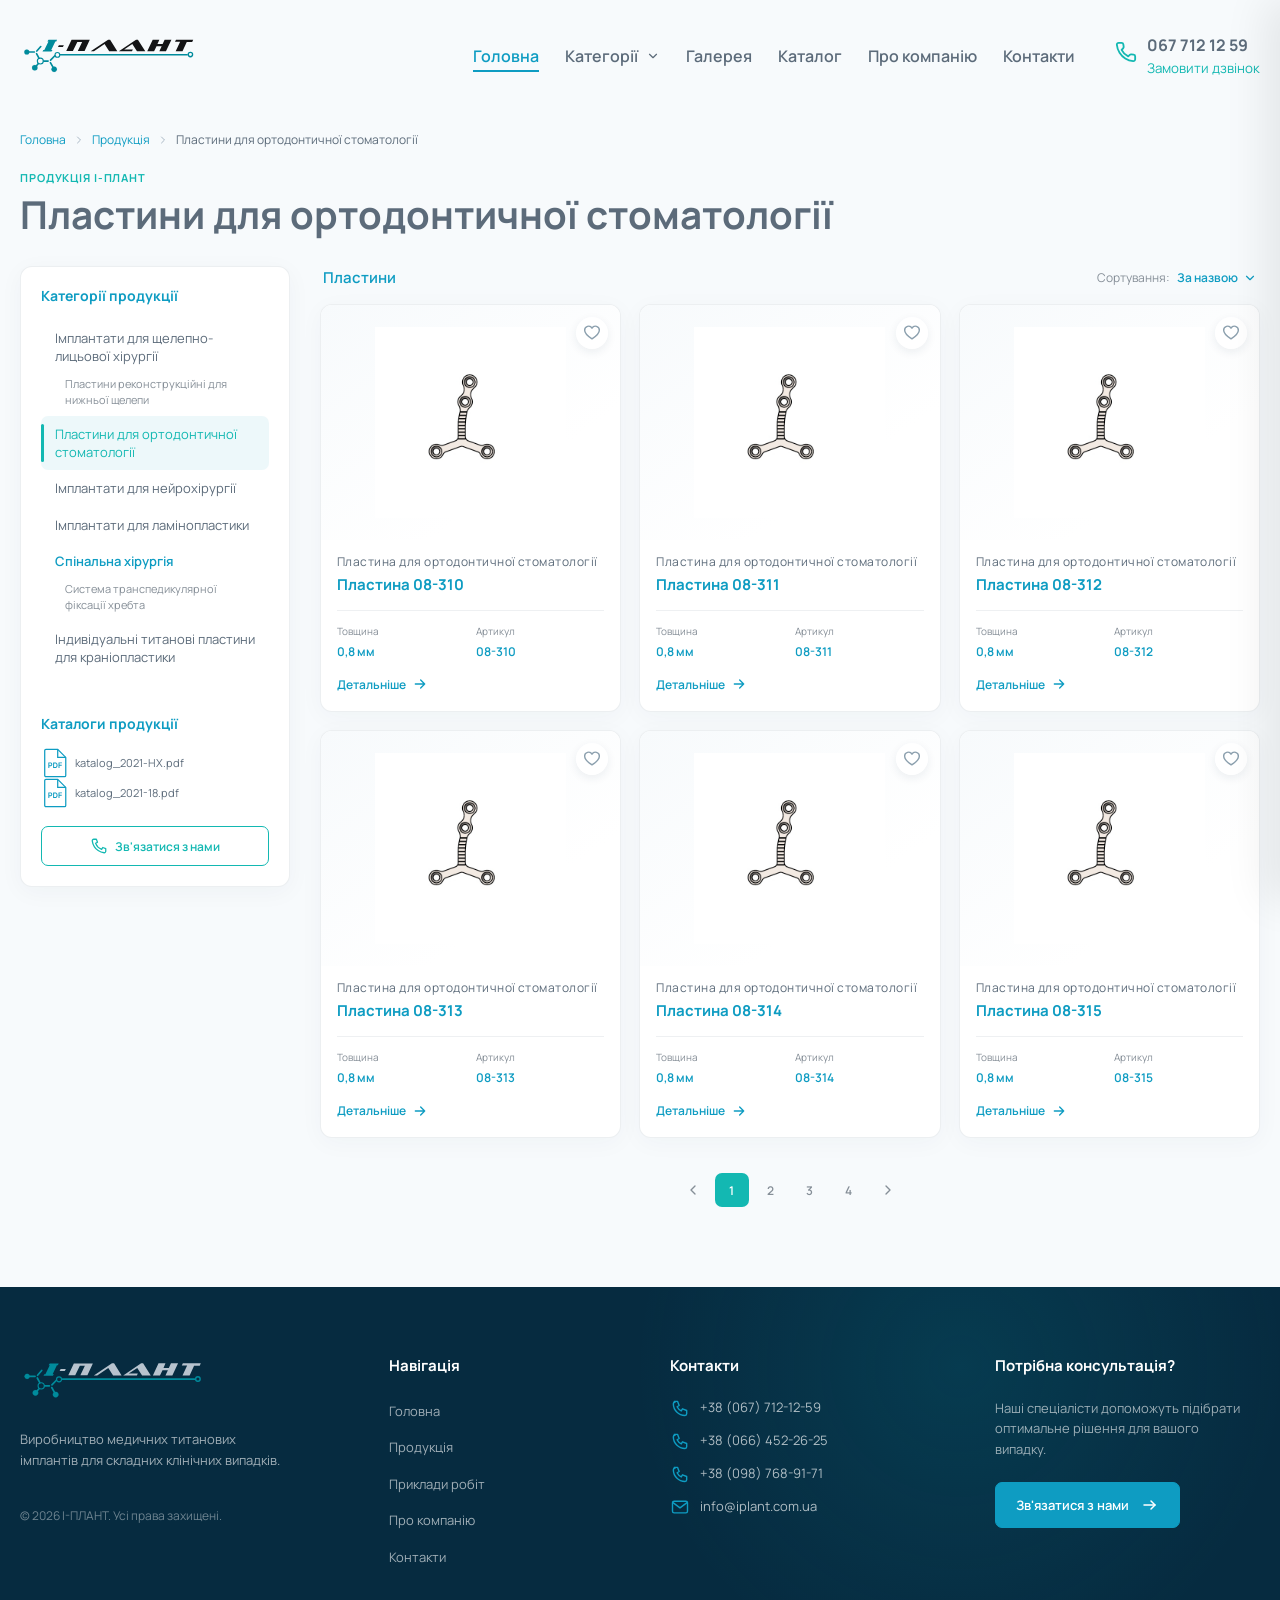
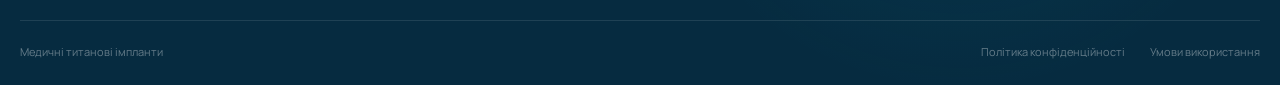
==== catalog.html @ c81c6b8a "dddd" ====
<!DOCTYPE html>
<html lang="uk">

<head>
    <meta charset="UTF-8">
    <meta name="viewport" content="width=device-width, initial-scale=1.0">
    <title>Каталог І-ПЛАНТ</title>

    <link rel="preconnect" href="https://fonts.googleapis.com">
    <link rel="preconnect" href="https://fonts.gstatic.com" crossorigin>
    <link href="https://fonts.googleapis.com/css2?family=Manrope:wght@200..800&display=swap" rel="stylesheet">

    <link rel="stylesheet" href="assets/css/style.css">

</head>

<body>
<header class="header" id="header">

    <div class="container">

        <div class="header__inner">

            <!-- Logo -->
            <a href="index.html" class="header__logo">

                <img
                    src="assets/icons/logo-i-plant.svg"
                    alt="І-ПЛАНТ">

            </a>

            <!-- Desktop Navigation -->
            <nav class="nav">

                <ul class="nav__list">

                    <li class="nav__item">

                        <a href="index.html" class="nav__link nav__link--active">
                            Головна
                        </a>

                    </li>

                    <li class="nav__item nav__item--dropdown js-dropdown">

                        <button
                            class="nav__link nav__button js-dropdown-btn"
                            type="button"
                            aria-expanded="false">

                            Категорії

                            <svg class="nav__arrow" width="14" height="14" viewBox="0 0 24 24" fill="none">

                                <path
                                    d="M6 9L12 15L18 9"
                                    stroke="currentColor"
                                    stroke-width="2"
                                    stroke-linecap="round"
                                    stroke-linejoin="round"/>

                            </svg>

                        </button>

                        <div class="dropdown js-dropdown-menu">

                            <div class="dropdown__wrapper">

                                <div class="dropdown__left">

                                    <a href="#" class="dropdown-card">

                                        <div class="dropdown-card__image">
                                            <img src="assets/images/megamenu-1.png" alt="">
                                        </div>

                                        <div class="dropdown-card__content">

                                            <h3>Щелепно-лицьова хірургія</h3>

                                            <p>
                                                Пластини, гвинти, титанові сітки та індивідуальні імпланти.
                                            </p>

                                        </div>

                                    </a>

                                    <a href="#" class="dropdown-card">

                                        <div class="dropdown-card__image">
                                            <img src="assets/images/megamenu-2.png" alt="">
                                        </div>

                                        <div class="dropdown-card__content">

                                            <h3>Нейрохірургія</h3>

                                            <p>
                                                Системи фіксації черепа та реконструктивні рішення.
                                            </p>

                                        </div>

                                    </a>

                                    <a href="#" class="dropdown-card">

                                        <div class="dropdown-card__image">
                                            <img src="assets/images/megamenu-3.png" alt="">
                                        </div>

                                        <div class="dropdown-card__content">

                                            <h3>Спінальна хірургія</h3>

                                            <p>
                                                Імпланти та системи стабілізації хребта.
                                            </p>

                                        </div>

                                    </a>

                                </div>

                                <div class="dropdown__right">

                                    <h2>Індивідуальне виробництво</h2>

                                    <p>
                                        Розробка та виготовлення титанових імплантів за КТ пацієнта
                                        із використанням сучасних CAD/CAM технологій.
                                    </p>

                                    <a href="#" class="btn btn--primary">
                                        Переглянути каталог
                                    </a>

                                </div>

                            </div>

                        </div>

                    </li>

                    <li class="nav__item">

                        <a href="examples.html" class="nav__link">
                            Галерея
                        </a>

                    </li>

                    <li class="nav__item">

                        <a href="catalog.html" class="nav__link">
                            Каталог
                        </a>

                    </li>

                    <li class="nav__item">

                        <a href="about.html" class="nav__link">
                            Про компанію
                        </a>

                    </li>

                    <li class="nav__item">

                        <a href="contacts.html" class="nav__link">
                            Контакти
                        </a>

                    </li>
                </ul>
            </nav>

            <!-- <button class="burger js-burger" aria-label="Меню">

                <span></span>
                <span></span>
                <span></span>

            </button> -->

            <div class="mobile-menu js-mobile-menu">

                <div class="mobile-menu__inner">

                    <div class="mobile-menu__top">

                        <a href="/" class="mobile-menu__logo">
                            <img src="assets/icons/logo-i-plant.svg" alt="">
                        </a>

                        <button class="mobile-menu__close js-menu-close">

                            <svg width="28" height="28" viewBox="0 0 24 24">

                                <path
                                    d="M6 6L18 18M18 6L6 18"
                                    stroke="currentColor"
                                    stroke-width="2"
                                    stroke-linecap="round"/>

                            </svg>

                        </button>

                    </div>

                    <nav class="mobile-nav">

                        <ul class="mobile-nav__list">

                            <li><a href="#">Головна</a></li>

                            <li class="mobile-nav__dropdown">

                                <button class="mobile-nav__button">

                                    Продукція

                                    <svg class="mobile-nav__arrow" width="18" height="18" viewBox="0 0 24 24">

                                        <path
                                            d="M6 9L12 15L18 9"
                                            stroke="currentColor"
                                            stroke-width="2"
                                            stroke-linecap="round"/>

                                    </svg>

                                </button>

                                <ul class="mobile-submenu">

                                    <li><a href="#">Щелепно-лицьова</a></li>
                                    <li><a href="#">Нейрохірургія</a></li>
                                    <li><a href="#">Ортодонтія</a></li>
                                    <li><a href="#">Спінальна</a></li>

                                </ul>

                            </li>

                            <li><a href="#">Приклади робіт</a></li>

                            <li><a href="#">Каталоги</a></li>

                            <li><a href="#">Про компанію</a></li>

                            <li><a href="#">Контакти</a></li>

                        </ul>

                    </nav>

                    <div class="mobile-menu__bottom">

                        <a href="tel:+380677121259" class="mobile-phone">

                            +38 (067) 712-12-59

                        </a>

                        <a href="#" class="btn btn--primary">

                            Замовити дзвінок

                        </a>

                    </div>

                </div>

            </div>


            <!-- Right -->
            <div class="header__actions">

                <a href="tel:+380677121259" class="header__phone">

                    <svg width="22" height="22" viewBox="0 0 24 24" fill="none">

                        <path
                            d="M22 16.9V20a2 2 0 0 1-2.18 2A19.8 19.8 0 0 1 11.2 19a19.5 19.5 0 0 1-6.2-6.2A19.8 19.8 0 0 1 2 4.1 2 2 0 0 1 4 2h3.1a2 2 0 0 1 2 1.72l.35 2.46a2 2 0 0 1-.57 1.72L7.2 9.6a16 16 0 0 0 7.2 7.2l1.7-1.69a2 2 0 0 1 1.72-.57l2.46.35A2 2 0 0 1 22 16.9Z"
                            stroke="currentColor"
                            stroke-width="2"
                            stroke-linecap="round"
                            stroke-linejoin="round"/>

                    </svg>

                    <span>

                        <strong>067 712 12 59</strong>

                        <small>Замовити дзвінок</small>

                    </span>

                </a>

            </div>

            <!-- Burger -->

            <button class="burger js-burger" aria-label="Меню" type="button">

                <span></span>
                <span></span>
                <span></span>

            </button>

        </div>

    </div>

</header>

<main class="catalog-page">

    <div class="container">

        <!-- BREADCRUMBS -->
        <nav class="breadcrumbs" aria-label="Хлібні крихти">

            <a href="index.html">Головна</a>

            <svg width="12" height="12" viewBox="0 0 24 24" fill="none">
                <path
                    d="M9 18L15 12L9 6"
                    stroke="currentColor"
                    stroke-width="2"
                    stroke-linecap="round"
                    stroke-linejoin="round"/>
            </svg>

            <a href="catalog.html">Продукція</a>

            <svg width="12" height="12" viewBox="0 0 24 24" fill="none">
                <path
                    d="M9 18L15 12L9 6"
                    stroke="currentColor"
                    stroke-width="2"
                    stroke-linecap="round"
                    stroke-linejoin="round"/>
            </svg>

            <span>Пластини для ортодонтичної стоматології</span>

        </nav>


        <!-- PAGE HEADER -->

        <div class="catalog-page__header">

            <div>
                <span class="catalog-page__eyebrow">
                    ПРОДУКЦІЯ І-ПЛАНТ
                </span>

                <h1 class="catalog-page__title">
                    Пластини для ортодонтичної стоматології
                </h1>
            </div>

            <button
                class="catalog-page__filter-btn js-catalog-filter"
                type="button"
                aria-expanded="false">

                <svg width="20" height="20" viewBox="0 0 24 24" fill="none">
                    <path
                        d="M4 6H20M7 12H17M10 18H14"
                        stroke="currentColor"
                        stroke-width="2"
                        stroke-linecap="round"/>
                </svg>

                <span>Фільтр</span>

            </button>

        </div>


        <div class="catalog-layout">


            <!-- SIDEBAR -->

            <aside class="catalog-sidebar js-catalog-sidebar">

                <div class="catalog-sidebar__inner">


                    <div class="catalog-sidebar__section">

                        <div class="catalog-sidebar__title">
                            Категорії продукції
                        </div>


                        <nav class="catalog-menu">


                            <div class="catalog-menu__group">

                                <a
                                    href="#"
                                    class="catalog-menu__link">

                                    Імплантати для
                                    щелепно-лицьової хірургії

                                </a>

                                <div class="catalog-menu__sub">

                                    <a href="#">
                                        Пластини реконструкційні
                                        для нижньої щелепи
                                    </a>

                                </div>

                            </div>


                            <div class="catalog-menu__group is-active">

                                <a
                                    href="#"
                                    class="catalog-menu__link">

                                    Пластини для
                                    ортодонтичної стоматології

                                </a>

                            </div>


                            <div class="catalog-menu__group">

                                <a
                                    href="#"
                                    class="catalog-menu__link">

                                    Імплантати
                                    для нейрохірургії

                                </a>

                            </div>


                            <div class="catalog-menu__group">

                                <a
                                    href="#"
                                    class="catalog-menu__link">

                                    Імплантати
                                    для ламінопластики

                                </a>

                            </div>


                            <div class="catalog-menu__group">

                                <div class="catalog-menu__link catalog-menu__link--parent">
                                    Спінальна хірургія
                                </div>

                                <div class="catalog-menu__sub">

                                    <a href="#">
                                        Система транспедикулярної
                                        фіксації хребта
                                    </a>

                                </div>

                            </div>


                            <div class="catalog-menu__group">

                                <a
                                    href="#"
                                    class="catalog-menu__link">

                                    Індивідуальні титанові пластини
                                    для краніопластики

                                </a>

                            </div>

                        </nav>

                    </div>


                    <!-- PDF -->

                    <div class="catalog-sidebar__section catalog-sidebar__documents">

                        <div class="catalog-sidebar__title">
                            Каталоги продукції
                        </div>


                        <a
                            href="#"
                            class="catalog-document"
                            target="_blank">

                            <span class="catalog-document__icon">

                                <svg xmlns="http://www.w3.org/2000/svg" width="42" height="48" viewBox="0 0 42 48" fill="none">
                                <path d="M8 2H27L40 15V44C40 45.1 39.1 46 38 46H8C6.9 46 6 45.1 6 44V4C6 2.9 6.9 2 8 2Z" stroke="#0E9CC2" stroke-width="2"/>
                                <path d="M27 2V15H40" stroke="#0E9CC2" stroke-width="2"/>
                                <path d="M11.8594 32.0007V23.2734H15.1321C15.8026 23.2734 16.3651 23.3984 16.8196 23.6484C17.277 23.8984 17.6222 24.2422 17.8551 24.6797C18.0909 25.1143 18.2088 25.6087 18.2088 26.1626C18.2088 26.7223 18.0909 27.2195 17.8551 27.6541C17.6193 28.0888 17.2713 28.4311 16.8111 28.6811C16.3509 28.9283 15.7841 29.0518 15.1108 29.0518H12.9418V27.7521H14.8977C15.2898 27.7521 15.6108 27.6839 15.8608 27.5476C16.1108 27.4112 16.2955 27.2237 16.4148 26.9851C16.5369 26.7464 16.598 26.4723 16.598 26.1626C16.598 25.853 16.5369 25.5803 16.4148 25.3445C16.2955 25.1087 16.1094 24.9254 15.8565 24.7947C15.6065 24.6612 15.2841 24.5945 14.8892 24.5945H13.4403V32.0007H11.8594Z" fill="#0E9CC2"/>
                                <path d="M22.5394 32.0007H19.582V23.2734H22.5991C23.4656 23.2734 24.2099 23.4482 24.832 23.7976C25.457 24.1442 25.9371 24.6428 26.2724 25.2933C26.6076 25.9439 26.7752 26.7223 26.7752 27.6286C26.7752 28.5376 26.6062 29.3189 26.2681 29.9723C25.9329 30.6257 25.4485 31.1271 24.815 31.4766C24.1843 31.826 23.4258 32.0007 22.5394 32.0007ZM21.163 30.6328H22.4627C23.0707 30.6328 23.5778 30.522 23.984 30.3004C24.3903 30.076 24.6957 29.7422 24.9002 29.299C25.1048 28.853 25.207 28.2962 25.207 27.6286C25.207 26.9609 25.1048 26.407 24.9002 25.9666C24.6957 25.5234 24.3931 25.1925 23.9925 24.9737C23.5948 24.7521 23.1005 24.6413 22.5096 24.6413H21.163V30.6328Z" fill="#0E9CC2"/>
                                <path d="M28.2773 32.0007V23.2734H33.8683V24.5987H29.8583V26.968H33.4847V28.2933H29.8583V32.0007H28.2773Z" fill="#0E9CC2"/>
                                </svg>
                                
                            </span>

                            <span>
                                katalog_2021-HX.pdf
                            </span>

                        </a>


                        <a
                            href="#"
                            class="catalog-document"
                            target="_blank">

                            <span class="catalog-document__icon">

                                <svg xmlns="http://www.w3.org/2000/svg" width="42" height="48" viewBox="0 0 42 48" fill="none">
                                <path d="M8 2H27L40 15V44C40 45.1 39.1 46 38 46H8C6.9 46 6 45.1 6 44V4C6 2.9 6.9 2 8 2Z" stroke="#0E9CC2" stroke-width="2"/>
                                <path d="M27 2V15H40" stroke="#0E9CC2" stroke-width="2"/>
                                <path d="M11.8594 32.0007V23.2734H15.1321C15.8026 23.2734 16.3651 23.3984 16.8196 23.6484C17.277 23.8984 17.6222 24.2422 17.8551 24.6797C18.0909 25.1143 18.2088 25.6087 18.2088 26.1626C18.2088 26.7223 18.0909 27.2195 17.8551 27.6541C17.6193 28.0888 17.2713 28.4311 16.8111 28.6811C16.3509 28.9283 15.7841 29.0518 15.1108 29.0518H12.9418V27.7521H14.8977C15.2898 27.7521 15.6108 27.6839 15.8608 27.5476C16.1108 27.4112 16.2955 27.2237 16.4148 26.9851C16.5369 26.7464 16.598 26.4723 16.598 26.1626C16.598 25.853 16.5369 25.5803 16.4148 25.3445C16.2955 25.1087 16.1094 24.9254 15.8565 24.7947C15.6065 24.6612 15.2841 24.5945 14.8892 24.5945H13.4403V32.0007H11.8594Z" fill="#0E9CC2"/>
                                <path d="M22.5394 32.0007H19.582V23.2734H22.5991C23.4656 23.2734 24.2099 23.4482 24.832 23.7976C25.457 24.1442 25.9371 24.6428 26.2724 25.2933C26.6076 25.9439 26.7752 26.7223 26.7752 27.6286C26.7752 28.5376 26.6062 29.3189 26.2681 29.9723C25.9329 30.6257 25.4485 31.1271 24.815 31.4766C24.1843 31.826 23.4258 32.0007 22.5394 32.0007ZM21.163 30.6328H22.4627C23.0707 30.6328 23.5778 30.522 23.984 30.3004C24.3903 30.076 24.6957 29.7422 24.9002 29.299C25.1048 28.853 25.207 28.2962 25.207 27.6286C25.207 26.9609 25.1048 26.407 24.9002 25.9666C24.6957 25.5234 24.3931 25.1925 23.9925 24.9737C23.5948 24.7521 23.1005 24.6413 22.5096 24.6413H21.163V30.6328Z" fill="#0E9CC2"/>
                                <path d="M28.2773 32.0007V23.2734H33.8683V24.5987H29.8583V26.968H33.4847V28.2933H29.8583V32.0007H28.2773Z" fill="#0E9CC2"/>
                                </svg>

                            </span>

                            <span>
                                katalog_2021-18.pdf
                            </span>

                        </a>


                        <a
                            href="#contacts"
                            class="catalog-sidebar__contact">

                            <svg width="18" height="18" viewBox="0 0 24 24" fill="none">

                                <path
                                    d="M21 15.5V19A2 2 0 0 1 18.8 21
                                    A17.9 17.9 0 0 1 10.9 18.1
                                    A17.6 17.6 0 0 1 5.9 13.1
                                    A17.9 17.9 0 0 1 3 5.2
                                    A2 2 0 0 1 5 3H8.5
                                    L10 7L7.5 8.5
                                    A14 14 0 0 0 15.5 16.5
                                    L17 14L21 15.5Z"
                                    stroke="currentColor"
                                    stroke-width="1.7"
                                    stroke-linecap="round"
                                    stroke-linejoin="round"/>

                            </svg>

                            <span>Зв'язатися з нами</span>

                        </a>

                    </div>

                </div>

            </aside>


            <!-- PRODUCTS -->

            <section class="catalog-products">


                <div class="catalog-products__top">

                    <div class="catalog-products__count">
                        Пластини
                    </div>

                    <div class="catalog-products__sort">

                        <span>Сортування:</span>

                        <button type="button">
                            За назвою

                            <svg width="14" height="14" viewBox="0 0 24 24" fill="none">
                                <path
                                    d="M6 9L12 15L18 9"
                                    stroke="currentColor"
                                    stroke-width="2"
                                    stroke-linecap="round"
                                    stroke-linejoin="round"/>
                            </svg>

                        </button>

                    </div>

                </div>


                <div class="catalog-grid">


                    <!-- PRODUCT 1 -->

                    <article class="product-card">

                        <button
                            class="product-card__favorite"
                            type="button"
                            aria-label="Додати в обране">

                            <svg width="20" height="20" viewBox="0 0 24 24" fill="none">

                                <path
                                    d="M20.8 8.7
                                    C20.8 13.5 12 19 12 19
                                    S3.2 13.5 3.2 8.7
                                    A4.7 4.7 0 0 1 12 6.2
                                    A4.7 4.7 0 0 1 20.8 8.7Z"
                                    stroke="currentColor"
                                    stroke-width="1.7"
                                    stroke-linecap="round"
                                    stroke-linejoin="round"/>

                            </svg>

                        </button>


                        <a href="product.html" class="product-card__image">

                            <img
                                src="assets/images/products/139.png"
                                alt="Пластина 08-310"
                                loading="lazy">

                        </a>


                        <div class="product-card__content">

                            <span class="product-card__category">
                                Пластина для ортодонтичної стоматології
                            </span>

                            <h2 class="product-card__title">
                                Пластина 08-310
                            </h2>


                            <div class="product-card__info">

                                <div>
                                    <span>Товщина</span>
                                    <strong>0,8 мм</strong>
                                </div>

                                <div>
                                    <span>Артикул</span>
                                    <strong>08-310</strong>
                                </div>

                            </div>


                            <a
                                href="product.html"
                                class="product-card__link">

                                Детальніше

                                <svg width="16" height="16" viewBox="0 0 24 24" fill="none">

                                    <path
                                        d="M5 12H19M13 6L19 12L13 18"
                                        stroke="currentColor"
                                        stroke-width="2"
                                        stroke-linecap="round"
                                        stroke-linejoin="round"/>

                                </svg>

                            </a>

                        </div>

                    </article>


                    <!-- PRODUCT 2 -->

                    <article class="product-card">

                        <button
                            class="product-card__favorite"
                            type="button"
                            aria-label="Додати в обране">

                            <svg width="20" height="20" viewBox="0 0 24 24" fill="none">
                                <path
                                    d="M20.8 8.7C20.8 13.5 12 19 12 19S3.2 13.5 3.2 8.7A4.7 4.7 0 0 1 12 6.2A4.7 4.7 0 0 1 20.8 8.7Z"
                                    stroke="currentColor"
                                    stroke-width="1.7"
                                    stroke-linecap="round"
                                    stroke-linejoin="round"/>
                            </svg>

                        </button>

                        <a href="product.html" class="product-card__image">

                            <img
                                src="assets/images/products/139.png"
                                alt="Пластина 08-311"
                                loading="lazy">

                        </a>

                        <div class="product-card__content">

                            <span class="product-card__category">
                                Пластина для ортодонтичної стоматології
                            </span>

                            <h2 class="product-card__title">
                                Пластина 08-311
                            </h2>

                            <div class="product-card__info">

                                <div>
                                    <span>Товщина</span>
                                    <strong>0,8 мм</strong>
                                </div>

                                <div>
                                    <span>Артикул</span>
                                    <strong>08-311</strong>
                                </div>

                            </div>

                            <a href="product.html" class="product-card__link">
                                Детальніше
                                <svg width="16" height="16" viewBox="0 0 24 24" fill="none">
                                    <path
                                        d="M5 12H19M13 6L19 12L13 18"
                                        stroke="currentColor"
                                        stroke-width="2"
                                        stroke-linecap="round"
                                        stroke-linejoin="round"/>
                                </svg>
                            </a>

                        </div>

                    </article>


                    <!-- PRODUCT 3 -->

                    <article class="product-card">

                        <button
                            class="product-card__favorite"
                            type="button"
                            aria-label="Додати в обране">

                            <svg width="20" height="20" viewBox="0 0 24 24" fill="none">
                                <path
                                    d="M20.8 8.7C20.8 13.5 12 19 12 19S3.2 13.5 3.2 8.7A4.7 4.7 0 0 1 12 6.2A4.7 4.7 0 0 1 20.8 8.7Z"
                                    stroke="currentColor"
                                    stroke-width="1.7"
                                    stroke-linecap="round"
                                    stroke-linejoin="round"/>
                            </svg>

                        </button>

                        <a href="product.html" class="product-card__image">

                            <img
                                src="assets/images/products/139.png"
                                alt="Пластина 08-312"
                                loading="lazy">

                        </a>

                        <div class="product-card__content">

                            <span class="product-card__category">
                                Пластина для ортодонтичної стоматології
                            </span>

                            <h2 class="product-card__title">
                                Пластина 08-312
                            </h2>

                            <div class="product-card__info">

                                <div>
                                    <span>Товщина</span>
                                    <strong>0,8 мм</strong>
                                </div>

                                <div>
                                    <span>Артикул</span>
                                    <strong>08-312</strong>
                                </div>

                            </div>

                            <a href="product.html" class="product-card__link">
                                Детальніше
                                <svg width="16" height="16" viewBox="0 0 24 24" fill="none">
                                    <path
                                        d="M5 12H19M13 6L19 12L13 18"
                                        stroke="currentColor"
                                        stroke-width="2"
                                        stroke-linecap="round"
                                        stroke-linejoin="round"/>
                                </svg>
                            </a>

                        </div>

                    </article>


                    <!-- PRODUCT 4 -->

                    <article class="product-card">

                        <button
                            class="product-card__favorite"
                            type="button"
                            aria-label="Додати в обране">

                            <svg width="20" height="20" viewBox="0 0 24 24" fill="none">
                                <path
                                    d="M20.8 8.7C20.8 13.5 12 19 12 19S3.2 13.5 3.2 8.7A4.7 4.7 0 0 1 12 6.2A4.7 4.7 0 0 1 20.8 8.7Z"
                                    stroke="currentColor"
                                    stroke-width="1.7"
                                    stroke-linecap="round"
                                    stroke-linejoin="round"/>
                            </svg>

                        </button>

                        <a href="product.html" class="product-card__image">

                            <img
                                src="assets/images/products/139.png"
                                alt="Пластина 08-313"
                                loading="lazy">

                        </a>

                        <div class="product-card__content">

                            <span class="product-card__category">
                                Пластина для ортодонтичної стоматології
                            </span>

                            <h2 class="product-card__title">
                                Пластина 08-313
                            </h2>

                            <div class="product-card__info">

                                <div>
                                    <span>Товщина</span>
                                    <strong>0,8 мм</strong>
                                </div>

                                <div>
                                    <span>Артикул</span>
                                    <strong>08-313</strong>
                                </div>

                            </div>

                            <a href="product.html" class="product-card__link">
                                Детальніше
                                <svg width="16" height="16" viewBox="0 0 24 24" fill="none">
                                    <path
                                        d="M5 12H19M13 6L19 12L13 18"
                                        stroke="currentColor"
                                        stroke-width="2"
                                        stroke-linecap="round"
                                        stroke-linejoin="round"/>
                                </svg>
                            </a>

                        </div>

                    </article>


                    <!-- PRODUCT 5 -->

                    <article class="product-card">

                        <button
                            class="product-card__favorite"
                            type="button"
                            aria-label="Додати в обране">

                            <svg width="20" height="20" viewBox="0 0 24 24" fill="none">
                                <path
                                    d="M20.8 8.7C20.8 13.5 12 19 12 19S3.2 13.5 3.2 8.7A4.7 4.7 0 0 1 12 6.2A4.7 4.7 0 0 1 20.8 8.7Z"
                                    stroke="currentColor"
                                    stroke-width="1.7"
                                    stroke-linecap="round"
                                    stroke-linejoin="round"/>
                            </svg>

                        </button>

                        <a href="product.html" class="product-card__image">

                            <img
                                src="assets/images/products/139.png"
                                alt="Пластина 08-314"
                                loading="lazy">

                        </a>

                        <div class="product-card__content">

                            <span class="product-card__category">
                                Пластина для ортодонтичної стоматології
                            </span>

                            <h2 class="product-card__title">
                                Пластина 08-314
                            </h2>

                            <div class="product-card__info">

                                <div>
                                    <span>Товщина</span>
                                    <strong>0,8 мм</strong>
                                </div>

                                <div>
                                    <span>Артикул</span>
                                    <strong>08-314</strong>
                                </div>

                            </div>

                            <a href="product.html" class="product-card__link">
                                Детальніше
                                <svg width="16" height="16" viewBox="0 0 24 24" fill="none">
                                    <path
                                        d="M5 12H19M13 6L19 12L13 18"
                                        stroke="currentColor"
                                        stroke-width="2"
                                        stroke-linecap="round"
                                        stroke-linejoin="round"/>
                                </svg>
                            </a>

                        </div>

                    </article>


                    <!-- PRODUCT 6 -->

                    <article class="product-card">

                        <button
                            class="product-card__favorite"
                            type="button"
                            aria-label="Додати в обране">

                            <svg width="20" height="20" viewBox="0 0 24 24" fill="none">
                                <path
                                    d="M20.8 8.7C20.8 13.5 12 19 12 19S3.2 13.5 3.2 8.7A4.7 4.7 0 0 1 12 6.2A4.7 4.7 0 0 1 20.8 8.7Z"
                                    stroke="currentColor"
                                    stroke-width="1.7"
                                    stroke-linecap="round"
                                    stroke-linejoin="round"/>
                            </svg>

                        </button>

                        <a href="product.html" class="product-card__image">

                            <img
                                src="assets/images/products/139.png"
                                alt="Пластина 08-315"
                                loading="lazy">

                        </a>

                        <div class="product-card__content">

                            <span class="product-card__category">
                                Пластина для ортодонтичної стоматології
                            </span>

                            <h2 class="product-card__title">
                                Пластина 08-315
                            </h2>

                            <div class="product-card__info">

                                <div>
                                    <span>Товщина</span>
                                    <strong>0,8 мм</strong>
                                </div>

                                <div>
                                    <span>Артикул</span>
                                    <strong>08-315</strong>
                                </div>

                            </div>

                            <a href="product.html" class="product-card__link">
                                Детальніше
                                <svg width="16" height="16" viewBox="0 0 24 24" fill="none">
                                    <path
                                        d="M5 12H19M13 6L19 12L13 18"
                                        stroke="currentColor"
                                        stroke-width="2"
                                        stroke-linecap="round"
                                        stroke-linejoin="round"/>
                                </svg>
                            </a>

                        </div>

                    </article>

                </div>


                <!-- PAGINATION -->

                <nav class="catalog-pagination" aria-label="Пагінація">

                    <a
                        href="#"
                        class="catalog-pagination__arrow"
                        aria-label="Попередня сторінка">

                        <svg width="16" height="16" viewBox="0 0 24 24" fill="none">
                            <path
                                d="M15 18L9 12L15 6"
                                stroke="currentColor"
                                stroke-width="2"
                                stroke-linecap="round"
                                stroke-linejoin="round"/>
                        </svg>

                    </a>


                    <a href="#" class="is-active">1</a>
                    <a href="#">2</a>
                    <a href="#">3</a>
                    <a href="#">4</a>


                    <a
                        href="#"
                        class="catalog-pagination__arrow"
                        aria-label="Наступна сторінка">

                        <svg width="16" height="16" viewBox="0 0 24 24" fill="none">
                            <path
                                d="M9 18L15 12L9 6"
                                stroke="currentColor"
                                stroke-width="2"
                                stroke-linecap="round"
                                stroke-linejoin="round"/>
                        </svg>

                    </a>

                </nav>

            </section>

        </div>

    </div>

</main>

<footer class="footer">
    <div class="container">

        <div class="footer__main">

            <!-- Logo + description -->
            <div class="footer__brand">

                <a href="/" class="footer__logo" aria-label="І-ПЛАНТ">
                    <img
                        src="assets/icons/logo-i-plant-footer.svg"
                        alt="І-ПЛАНТ"
                        width="190"
                        height="55"
                    >
                </a>

                <p class="footer__description">
                    Виробництво медичних титанових
                    імплантів для складних клінічних
                    випадків.
                </p>

                <p class="footer__copyright">
                    © 2026 І-ПЛАНТ. Усі права захищені.
                </p>

            </div>


            <!-- Navigation -->
            <div class="footer__column">

                <h3 class="footer__title">
                    Навігація
                </h3>

                <nav class="footer__nav" aria-label="Навігація у футері">
                    <ul class="footer__list">

                        <li class="footer__item">
                            <a href="/" class="footer__link">
                                Головна
                            </a>
                        </li>

                        <li class="footer__item">
                            <a href="product.html" class="footer__link">
                                Продукція
                            </a>
                        </li>

                        <li class="footer__item">
                            <a href="examples.html" class="footer__link">
                                Приклади робіт
                            </a>
                        </li>

                        <li class="footer__item">
                            <a href="about.html" class="footer__link">
                                Про компанію
                            </a>
                        </li>

                        <li class="footer__item">
                            <a href="contacts.html" class="footer__link">
                                Контакти
                            </a>
                        </li>

                    </ul>
                </nav>

            </div>


            <!-- Contacts -->
            <div class="footer__column footer__column--contacts">

                <h3 class="footer__title">
                    Контакти
                </h3>

                <div class="footer__contacts">

                    <a
                        href="tel:+380677121259"
                        class="footer__contact"
                    >
                        <span class="footer__contact-icon">
                            <svg
                                width="20"
                                height="20"
                                viewBox="0 0 24 24"
                                fill="none"
                                xmlns="http://www.w3.org/2000/svg"
                                aria-hidden="true"
                            >
                                <path
                                    d="M5 4H9L11 9L8.5 10.5C9.57 12.67 11.33 14.43 13.5 15.5L15 13L20 15V19C20 20.1 19.1 21 18 21C10.27 21 4 14.73 4 7C4 5.9 4.9 5 6 5"
                                    stroke="currentColor"
                                    stroke-width="1.7"
                                    stroke-linecap="round"
                                    stroke-linejoin="round"
                                />
                            </svg>
                        </span>

                        <span>
                            +38 (067) 712-12-59
                        </span>
                    </a>


                    <a
                        href="tel:+380664526525"
                        class="footer__contact"
                    >
                        <span class="footer__contact-icon">
                            <svg
                                width="20"
                                height="20"
                                viewBox="0 0 24 24"
                                fill="none"
                                xmlns="http://www.w3.org/2000/svg"
                                aria-hidden="true"
                            >
                                <path
                                    d="M5 4H9L11 9L8.5 10.5C9.57 12.67 11.33 14.43 13.5 15.5L15 13L20 15V19C20 20.1 19.1 21 18 21C10.27 21 4 14.73 4 7C4 5.9 4.9 5 6 5"
                                    stroke="currentColor"
                                    stroke-width="1.7"
                                    stroke-linecap="round"
                                    stroke-linejoin="round"
                                />
                            </svg>
                        </span>

                        <span>
                            +38 (066) 452-26-25
                        </span>
                    </a>


                    <a
                        href="tel:+380987689171"
                        class="footer__contact"
                    >
                        <span class="footer__contact-icon">
                            <svg
                                width="20"
                                height="20"
                                viewBox="0 0 24 24"
                                fill="none"
                                xmlns="http://www.w3.org/2000/svg"
                                aria-hidden="true"
                            >
                                <path
                                    d="M5 4H9L11 9L8.5 10.5C9.57 12.67 11.33 14.43 13.5 15.5L15 13L20 15V19C20 20.1 19.1 21 18 21C10.27 21 4 14.73 4 7C4 5.9 4.9 5 6 5"
                                    stroke="currentColor"
                                    stroke-width="1.7"
                                    stroke-linecap="round"
                                    stroke-linejoin="round"
                                />
                            </svg>
                        </span>

                        <span>
                            +38 (098) 768-91-71
                        </span>
                    </a>


                    <a
                        href="mailto:info@iplant.com.ua"
                        class="footer__contact"
                    >
                        <span class="footer__contact-icon">
                            <svg
                                width="20"
                                height="20"
                                viewBox="0 0 24 24"
                                fill="none"
                                xmlns="http://www.w3.org/2000/svg"
                                aria-hidden="true"
                            >
                                <rect
                                    x="3"
                                    y="5"
                                    width="18"
                                    height="14"
                                    rx="2"
                                    stroke="currentColor"
                                    stroke-width="1.7"
                                />

                                <path
                                    d="M4 7L12 13L20 7"
                                    stroke="currentColor"
                                    stroke-width="1.7"
                                    stroke-linecap="round"
                                    stroke-linejoin="round"
                                />
                            </svg>
                        </span>

                        <span>
                            info@iplant.com.ua
                        </span>
                    </a>

                </div>

            </div>


            <!-- CTA -->
            <div class="footer__column footer__column--cta">

                <h3 class="footer__title">
                    Потрібна консультація?
                </h3>

                <p class="footer__cta-text">
                    Наші спеціалісти допоможуть підібрати
                    оптимальне рішення для вашого випадку.
                </p>

                <a
                    href="contacts.html"
                    class="footer__button"
                >
                    Зв'язатися з нами

                    <svg
                        width="18"
                        height="18"
                        viewBox="0 0 18 18"
                        fill="none"
                        xmlns="http://www.w3.org/2000/svg"
                        aria-hidden="true"
                    >
                        <path
                            d="M3 9H14"
                            stroke="currentColor"
                            stroke-width="1.5"
                            stroke-linecap="round"
                        />

                        <path
                            d="M10 5L14 9L10 13"
                            stroke="currentColor"
                            stroke-width="1.5"
                            stroke-linecap="round"
                            stroke-linejoin="round"
                        />
                    </svg>
                </a>

            </div>

        </div>


        <!-- Bottom -->
        <div class="footer__bottom">

            <div class="footer__bottom-left">
                <span>
                    Медичні титанові імпланти
                </span>
            </div>

            <div class="footer__bottom-links">

                <a href="#" class="footer__bottom-link">
                    Політика конфіденційності
                </a>

                <a href="#" class="footer__bottom-link">
                    Умови використання
                </a>

            </div>

        </div>

    </div>
</footer>


<script src="assets/js/main.js"></script>
<script src="assets/js/header.js"></script>
<script src="assets/js/slider.js"></script>
<script src="assets/js/gallery.js"></script>
</body>
</html>
---- assets/css/style.css ----
/* ================================
    Utils
================================ */
/* ================================
    Base
================================ */
*,
*::before,
*::after {
  margin: 0;
  padding: 0;
  box-sizing: border-box;
}

html {
  scroll-behavior: smooth;
}

body {
  min-width: 320px;
}

img {
  display: block;
  max-width: 100%;
}

picture {
  display: block;
}

ul,
ol {
  list-style: none;
}

a {
  text-decoration: none;
  color: inherit;
}

button {
  border: none;
  background: none;
  cursor: pointer;
  font: inherit;
}

input,
textarea,
select {
  font: inherit;
  border: none;
  outline: none;
}

textarea {
  resize: none;
}

body {
  background: #FFFFFF;
}

.container {
  width: 100%;
  max-width: 1340px;
  margin: 0 auto;
  padding: 0 20px;
}

section {
  padding: 120px 0;
}

main {
  overflow: hidden;
}

.title {
  color: #112B45;
  font-weight: 700;
  line-height: 1.2;
}

h1 {
  font-size: clamp(32px, 4vw, 64px);
  line-height: 1.3;
}

h2 {
  font-size: clamp(24px, 4vw, 48px);
  line-height: 1.3;
}

h3 {
  font-size: clamp(20px, 4vw, 32px);
  line-height: 1.3;
}

p, .text {
  font-size: 18px;
  color: #5C6B7A;
}

@media (max-width: 991px) {
  section {
    padding: 90px 0;
  }
}
@media (max-width: 767px) {
  section {
    padding: 60px 0;
  }
}
body {
  font-family: "Manrope", sans-serif;
  font-size: 16px;
  font-weight: 400;
  line-height: 1.6;
  color: #5C6B7A;
}

/* ================================
    Layout
================================ */
.header {
  position: fixed;
  top: 0;
  left: 0;
  z-index: 1000;
  width: 100%;
  padding: 20px 0;
  background: #F7FAFC;
  transition: background 0.35s ease, padding 0.35s ease, box-shadow 0.35s ease, backdrop-filter 0.35s ease;
}
.header.is-fixed {
  padding: 18px 0;
  background: rgba(255, 255, 255, 0.92);
  backdrop-filter: blur(18px);
  box-shadow: 0 10px 40px rgba(17, 31, 52, 0.08);
}
.header__inner {
  display: flex;
  align-items: center;
  justify-content: space-between;
  gap: 40px;
}
.header__logo {
  display: flex;
  align-items: center;
  flex-shrink: 0;
}
.header__logo img {
  display: block;
  width: auto;
  height: 54px;
  transition: 0.35s ease;
}
.header.is-fixed .header__logo img {
  height: 40px;
}
.header__phones {
  position: relative;
  display: flex;
  align-items: center;
  margin-left: auto;
}
.header__phone-toggle {
  position: relative;
  display: flex;
  align-items: center;
  gap: 10px;
  padding: 0;
  border: 0;
  background: transparent;
  color: #0E9CC2;
  cursor: pointer;
  font-family: inherit;
  text-align: left;
  transition: color 0.25s ease;
}
.header__phone-toggle:hover {
  color: #13B8B2;
}
.header__phone-toggle.is-active .header__phone-arrow {
  transform: rotate(180deg);
}
.header__phone-icon {
  flex: 0 0 auto;
}
.header__phone-info {
  display: flex;
  flex-direction: column;
  gap: 2px;
}
.header__phone-info strong {
  font-size: 14px;
  line-height: 1.2;
  font-weight: 600;
  color: #5C6B7A;
  white-space: nowrap;
}
.header__phone-info small {
  font-size: 11px;
  line-height: 1.2;
  color: #13B8B2;
  white-space: nowrap;
}
.header__phone-arrow {
  flex: 0 0 auto;
  margin-left: 3px;
  transition: transform 0.25s ease;
}
.header__phone-dropdown {
  position: absolute;
  z-index: 100;
  top: calc(100% + 18px);
  right: 0;
  width: 280px;
  padding: 18px;
  background: #fff;
  border: 1px solid rgba(16, 49, 78, 0.08);
  border-radius: 12px;
  box-shadow: 0 15px 45px rgba(20, 48, 75, 0.15);
  opacity: 0;
  visibility: hidden;
  transform: translateY(-8px);
  transition: opacity 0.25s ease, visibility 0.25s ease, transform 0.25s ease;
}
.header__phone-dropdown.is-open {
  opacity: 1;
  visibility: visible;
  transform: translateY(0);
}
.header__phone-dropdown::before {
  content: "";
  position: absolute;
  top: -6px;
  right: 27px;
  width: 11px;
  height: 11px;
  background: #fff;
  border-left: 1px solid rgba(16, 49, 78, 0.08);
  border-top: 1px solid rgba(16, 49, 78, 0.08);
  transform: rotate(45deg);
}
.header__phone-dropdown-title {
  margin-bottom: 10px;
  font-size: 12px;
  line-height: 1.3;
  font-weight: 600;
  text-transform: uppercase;
  letter-spacing: 0.04em;
  color: #858e97;
}
.header__phone-item {
  display: flex;
  align-items: center;
  min-height: 44px;
  padding: 8px 10px;
  border-radius: 7px;
  color: #5C6B7A;
  text-decoration: none;
  transition: background-color 0.2s ease, color 0.2s ease;
}
.header__phone-item:hover {
  background: rgba(0, 145, 174, 0.07);
  color: #13B8B2;
}
.header__phone-item span {
  font-size: 15px;
  font-weight: 600;
}
.header__phone-dropdown-bottom {
  display: flex;
  flex-direction: column;
  gap: 5px;
  margin-top: 10px;
  padding-top: 13px;
  border-top: 1px solid rgba(16, 49, 78, 0.1);
}
.header__phone-dropdown-bottom span {
  font-size: 11px;
  color: #858e97;
}
.header__phone-dropdown-bottom a {
  width: -moz-fit-content;
  width: fit-content;
  font-size: 12px;
  font-weight: 600;
  color: #13B8B2;
  text-decoration: none;
}
.header__phone-dropdown-bottom a:hover {
  text-decoration: underline;
}

@media (max-width: 767px) {
  .header__phones {
    display: none;
  }
}
/* ==========================================
    Navigation
========================================== */
.nav {
  margin-left: auto;
}
.nav__list {
  display: flex;
  align-items: center;
  gap: 26px;
  margin: 0;
  padding: 0;
  list-style: none;
}
.nav__item {
  position: relative;
}
.nav__link, .nav__button {
  position: relative;
  display: flex;
  align-items: center;
  gap: 8px;
  padding: 0;
  background: none;
  height: 72px;
  border: none;
  font-size: 16px;
  font-weight: 600;
  line-height: 1;
  color: #5C6B7A;
  cursor: pointer;
  transition: color 0.3s ease;
}
.nav__link::after, .nav__button::after {
  content: "";
  position: absolute;
  left: 0;
  bottom: 20px;
  width: 100%;
  height: 2px;
  background: #0E9CC2;
  transform: scaleX(0);
  transform-origin: left;
  transition: transform 0.3s ease;
}
.nav__link:hover, .nav__button:hover {
  color: #0E9CC2;
}
.nav__link:hover::after, .nav__button:hover::after {
  transform: scaleX(1);
}
.nav__link--active {
  color: #0E9CC2;
}
.nav__link--active::after {
  transform: scaleX(1);
}
.nav__arrow {
  width: 14px;
  height: 14px;
  flex-shrink: 0;
  transition: transform 0.3s ease;
}

@media (max-width: 991px) {
  .nav {
    display: none;
  }
}
@media (max-width: 480px) {
  .header__actions {
    display: none;
  }
}
/* ==========================================
    Mega Menu
========================================== */
.dropdown {
  position: absolute;
  top: 100%;
  left: 50%;
  width: 920px;
  padding-top: 18px;
  opacity: 0;
  visibility: hidden;
  pointer-events: none;
  transform: translateX(-50%) translateY(12px);
  transition: opacity 0.25s ease, transform 0.25s ease, visibility 0.25s ease;
}
.dropdown__wrapper {
  display: grid;
  grid-template-columns: 1.7fr 1fr;
  gap: 40px;
  padding: 34px;
  border-radius: 24px;
  background: #fff;
  box-shadow: 0 25px 60px rgba(15, 32, 56, 0.12);
}
.dropdown__left {
  display: flex;
  flex-direction: column;
  gap: 18px;
}
.dropdown__right {
  padding: 10px 0 10px 20px;
  border-left: 1px solid #edf2f7;
}
.dropdown__right h2 {
  margin-bottom: 16px;
  font-size: 24px;
}
.dropdown__right p {
  margin-bottom: 28px;
  color: #5C6B7A;
  line-height: 1.7;
}

.dropdown.is-open {
  opacity: 1;
  visibility: visible;
  pointer-events: auto;
  transform: translateX(-50%) translateY(0);
}

.js-dropdown.is-open .nav__arrow {
  transform: rotate(180deg);
}

.js-dropdown .nav__arrow {
  transition: 0.25s;
}

.js-dropdown .dropdown.is-open ~ .nav__arrow {
  transform: rotate(180deg);
}

.dropdown-card {
  display: flex;
  align-items: center;
  gap: 18px;
  padding: 14px;
  border-radius: 18px;
  transition: 0.3s ease;
}
.dropdown-card__image {
  width: 90px;
  height: 90px;
  overflow: hidden;
  border-radius: 14px;
  flex-shrink: 0;
}
.dropdown-card__image img {
  width: 100%;
  height: 100%;
  -o-object-fit: cover;
     object-fit: cover;
  transition: transform 0.4s ease;
}
.dropdown-card__content h3 {
  margin-bottom: 8px;
  font-size: 18px;
  font-weight: 700;
}
.dropdown-card__content p {
  font-size: 14px;
  line-height: 1.6;
  color: #6b7280;
}
.dropdown-card:hover {
  background: #f8fbff;
}
.dropdown-card:hover .dropdown-card__image img {
  transform: scale(1.08);
}

.header__phone {
  display: flex;
}
.header__phone svg {
  margin-right: 10px;
  margin-top: 8px;
  color: #13B8B2;
}
.header__phone span {
  display: flex;
  flex-direction: column;
}
.header__phone span small {
  color: #13B8B2;
}

/*==================================================
    BURGER
==================================================*/
.burger {
  display: none;
  position: relative;
  width: 48px;
  height: 48px;
  padding: 0;
  border: none;
  background: transparent;
  cursor: pointer;
  z-index: 1200;
}
.burger span {
  position: absolute;
  left: 50%;
  width: 24px;
  height: 2px;
  background: #5C6B7A;
  border-radius: 2px;
  transition: 0.35s ease;
  transform: translateX(-50%);
}
.burger span:nth-child(1) {
  top: 15px;
}
.burger span:nth-child(2) {
  top: 23px;
}
.burger span:nth-child(3) {
  top: 31px;
}
.burger.is-active span:nth-child(1) {
  top: 23px;
  transform: translateX(-50%) rotate(45deg);
}
.burger.is-active span:nth-child(2) {
  opacity: 0;
}
.burger.is-active span:nth-child(3) {
  top: 23px;
  transform: translateX(-50%) rotate(-45deg);
}

@media (max-width: 991px) {
  .burger {
    display: block;
  }
}
/*==================================================
    MOBILE MENU
==================================================*/
.mobile-menu {
  position: fixed;
  top: 0;
  right: 0;
  width: 100%;
  max-width: 420px;
  height: 100vh;
  background: #fff;
  transform: translateX(100%);
  transition: transform 0.45s ease;
  z-index: 1100;
  overflow: auto;
  box-shadow: -15px 0 40px rgba(0, 0, 0, 0.08);
}

.mobile-menu.is-open {
  transform: translateX(0);
  z-index: 1220;
}

.mobile-menu__inner {
  display: flex;
  flex-direction: column;
  min-height: 100%;
  padding: 30px;
}

.mobile-menu__top {
  display: flex;
  align-items: center;
  justify-content: space-between;
  margin-bottom: 15px;
}

.mobile-menu__logo img {
  height: 42px;
}

.mobile-menu__close {
  display: flex;
  align-items: center;
  justify-content: center;
  width: 42px;
  height: 42px;
  padding: 0;
  border: none;
  background: none;
  cursor: pointer;
}

.mobile-nav {
  flex: 1;
}

.mobile-nav__list {
  display: flex;
  flex-direction: column;
  gap: 8px;
  margin: 0;
  padding: 0;
  list-style: none;
}

.mobile-nav__list a,
.mobile-nav__button {
  display: flex;
  align-items: center;
  justify-content: space-between;
  width: 100%;
  padding: 10px 0;
  border: none;
  background: none;
  border-bottom: 1px solid #edf1f5;
  font-size: 18px;
  font-weight: 600;
  color: #5C6B7A;
  cursor: pointer;
}

.mobile-submenu {
  display: none;
  margin: 0;
  padding: 0 0 10px 15px;
  list-style: none;
}

.mobile-submenu li a {
  display: block;
  padding: 12px 0;
  font-size: 15px;
  color: #5d6878;
  border: none;
}

.mobile-menu__bottom {
  margin-top: 40px;
  padding-bottom: 20px;
}

.mobile-phone {
  display: block;
  margin-bottom: 10px;
  font-size: 16px;
  font-weight: 700;
}

.mobile-overlay {
  position: fixed;
  inset: 0;
  background: rgba(15, 23, 42, 0.45);
  opacity: 0;
  visibility: hidden;
  transition: 0.35s;
  z-index: 1050;
}

.mobile-overlay.is-active {
  opacity: 1;
  visibility: visible;
}

body.menu-open {
  overflow: hidden;
}

.mobile-nav__arrow {
  transition: transform 0.3s ease;
}

.mobile-nav__dropdown.is-open .mobile-nav__arrow {
  transform: rotate(180deg);
}

.footer {
  position: relative;
  padding: 65px 0 25px;
  color: #ffffff;
  background: radial-gradient(circle at 75% 20%, rgba(11, 157, 177, 0.14), transparent 32%), #062b40;
}
.footer__main {
  display: grid;
  grid-template-columns: 1.4fr 1fr 1.2fr 1.2fr;
  gap: 60px;
  padding-bottom: 50px;
}
.footer__brand {
  max-width: 300px;
}
.footer__logo {
  display: inline-flex;
  align-items: center;
  margin-bottom: 20px;
  text-decoration: none;
}
.footer__logo img {
  display: block;
  width: 190px;
  height: auto;
}
.footer__description {
  max-width: 270px;
  margin: 0 0 35px;
  font-size: 13px;
  line-height: 1.65;
  color: rgba(255, 255, 255, 0.62);
}
.footer__copyright {
  margin: 0;
  font-size: 12px;
  line-height: 1.5;
  color: rgba(255, 255, 255, 0.42);
}
.footer__column {
  min-width: 0;
}
.footer__title {
  margin: 4px 0 22px;
  font-size: 15px;
  font-weight: 700;
  line-height: 1.3;
  color: #ffffff;
}
.footer__list {
  display: flex;
  flex-direction: column;
  gap: 11px;
  margin: 0;
  padding: 0;
  list-style: none;
}
.footer__link {
  display: inline-block;
  font-size: 13px;
  line-height: 1.5;
  color: rgba(255, 255, 255, 0.62);
  text-decoration: none;
  transition: color 0.25s ease, transform 0.25s ease;
}
.footer__link:hover {
  color: #ffffff;
  transform: translateX(3px);
}
.footer__contacts {
  display: flex;
  flex-direction: column;
  gap: 13px;
}
.footer__contact {
  display: flex;
  align-items: center;
  gap: 10px;
  font-size: 13px;
  line-height: 1.5;
  color: rgba(255, 255, 255, 0.68);
  text-decoration: none;
  transition: color 0.25s ease;
}
.footer__contact:hover {
  color: #ffffff;
}
.footer__contact:hover .footer__contact-icon {
  color: #0E9CC2;
}
.footer__contact-icon {
  display: flex;
  align-items: center;
  justify-content: center;
  flex: 0 0 20px;
  color: #0E9CC2;
  transition: color 0.25s ease;
}
.footer__cta-text {
  max-width: 250px;
  margin: 0 0 22px;
  font-size: 13px;
  line-height: 1.6;
  color: rgba(255, 255, 255, 0.6);
}
.footer__button {
  display: inline-flex;
  align-items: center;
  justify-content: center;
  gap: 12px;
  min-height: 46px;
  padding: 0 20px;
  font-size: 13px;
  font-weight: 600;
  line-height: 1;
  color: #ffffff;
  text-decoration: none;
  background: #0E9CC2;
  border: 1px solid #0E9CC2;
  border-radius: 7px;
  transition: background-color 0.25s ease, border-color 0.25s ease, transform 0.25s ease;
}
.footer__button svg {
  transition: transform 0.25s ease;
}
.footer__button:hover {
  background: transparent;
  transform: translateY(-2px);
}
.footer__button:hover svg {
  transform: translateX(3px);
}
.footer__bottom {
  display: flex;
  align-items: center;
  justify-content: space-between;
  gap: 30px;
  padding-top: 22px;
  border-top: 1px solid rgba(255, 255, 255, 0.1);
}
.footer__bottom-left {
  font-size: 11px;
  color: rgba(255, 255, 255, 0.38);
}
.footer__bottom-links {
  display: flex;
  align-items: center;
  gap: 25px;
}
.footer__bottom-link {
  font-size: 11px;
  color: rgba(255, 255, 255, 0.38);
  text-decoration: none;
  transition: color 0.25s ease;
}
.footer__bottom-link:hover {
  color: rgba(255, 255, 255, 0.8);
}

@media (max-width: 1100px) {
  .footer__main {
    grid-template-columns: 1.3fr 1fr 1fr;
    gap: 45px;
  }
  .footer__column--cta {
    grid-column: 2/4;
  }
}
@media (max-width: 767px) {
  .footer {
    padding: 50px 0 20px;
  }
  .footer__main {
    grid-template-columns: 1fr 1fr;
    gap: 40px 25px;
    padding-bottom: 35px;
  }
  .footer__brand {
    grid-column: 1/-1;
    max-width: 100%;
  }
  .footer__description {
    max-width: 350px;
    margin-bottom: 20px;
  }
  .footer__column--cta {
    grid-column: auto;
  }
  .footer__bottom {
    align-items: flex-start;
    flex-direction: column;
    gap: 15px;
  }
  .footer__bottom-links {
    flex-wrap: wrap;
    gap: 10px 20px;
  }
}
@media (max-width: 480px) {
  .footer__main {
    grid-template-columns: 1fr;
    gap: 30px;
  }
  .footer__brand, .footer__column--cta {
    grid-column: auto;
  }
  .footer__title {
    margin-bottom: 15px;
  }
  .footer__button {
    width: 100%;
  }
  .footer__bottom-links {
    flex-direction: column;
    align-items: flex-start;
    gap: 8px;
  }
}
/* ================================
    Components
================================ */
/*==================================================
    BUTTONS
==================================================*/
.btn {
  display: inline-flex;
  align-items: center;
  justify-content: center;
  gap: 12px;
  min-width: 220px;
  height: 58px;
  padding: 0 28px;
  border: 2px solid transparent;
  border-radius: 14px;
  font-size: 16px;
  font-weight: 600;
  line-height: 1;
  text-align: center;
  text-decoration: none;
  cursor: pointer;
  transition: background-color 0.3s ease, color 0.3s ease, border-color 0.3s ease, transform 0.25s ease, box-shadow 0.3s ease;
  -webkit-user-select: none;
     -moz-user-select: none;
          user-select: none;
}
.btn svg {
  width: 20px;
  height: 20px;
  flex-shrink: 0;
  transition: transform 0.3s ease;
}
.btn:hover {
  transform: translateY(-2px);
  box-shadow: 0 12px 28px rgba(0, 0, 0, 0.12);
}
.btn:hover svg {
  transform: translateX(3px);
}
.btn:active {
  transform: translateY(0);
  box-shadow: none;
}

.btn--primary {
  color: #fff;
  background: linear-gradient(135deg, #0E9CC2 0%, #0f7ec3 100%);
}
.btn--primary:hover {
  background: linear-gradient(135deg, rgb(12.2836538462, 136.875, 170.2163461538) 0%, rgb(13.1785714286, 110.7, 171.3214285714) 100%);
}

.btn--outline {
  color: #0E9CC2;
  background: #fff;
  border-color: rgba(14, 156, 194, 0.25);
}
.btn--outline:hover {
  color: #fff;
  background: #0E9CC2;
  border-color: #0E9CC2;
}

.btn--white {
  color: #0E9CC2;
  background: #fff;
}
.btn--white:hover {
  background: #f3f8fc;
}

.btn--sm {
  min-width: 180px;
  height: 48px;
  padding: 0 22px;
  font-size: 15px;
}

.btn--lg {
  min-width: 260px;
  height: 64px;
  font-size: 18px;
}

@media (max-width: 560px) {
  .btn {
    width: 100%;
    min-width: 100%;
    height: 54px;
    font-size: 15px;
  }
}
.breadcrumbs {
  display: flex;
  align-items: center;
  flex-wrap: wrap;
  gap: 7px;
  margin-bottom: 22px;
  font-size: 12px;
  color: #858e97;
}
.breadcrumbs a {
  color: #0E9CC2;
  text-decoration: none;
  transition: color 0.2s ease;
}
.breadcrumbs a:hover {
  color: #13B8B2;
}
.breadcrumbs svg {
  color: #aab8c5;
}
.breadcrumbs span {
  color: #5C6B7A;
}

/* ================================
    Sections
================================ */
/*==================================================
    HERO
==================================================*/
.hero {
  position: relative;
  overflow: hidden;
  padding: 60px 0 70px;
  background: linear-gradient(180deg, #ffffff 0%, #f5faff 100%);
}

.hero__bg {
  position: absolute;
  left: 0;
  top: 0;
  min-width: 100%;
  height: 100%;
}
.hero__bg img {
  height: 100%;
  width: 100%;
  -o-object-fit: cover;
     object-fit: cover;
}

.hero__wrapper {
  position: relative;
  display: grid;
  align-items: center;
  grid-template-columns: 1fr 1fr;
  gap: 60px;
  z-index: 20;
}
.hero__wrapper .hero__content {
  padding: 18% 0;
}
.hero__wrapper .hero__content .hero__text {
  margin: 30px 0;
}
.hero__wrapper .hero__content .hero__buttons {
  display: inline-flex;
  gap: 20px;
}

.hero__label {
  display: inline-flex;
  margin-bottom: 10px;
  color: #0E9CC2;
  font-size: 13px;
  font-weight: 700;
  letter-spacing: 0.08em;
  text-transform: uppercase;
}

.hero__media {
  order: 1;
}

/*==================================================
    FEATURES
==================================================*/
.hero__features {
  padding: 60px 0;
}

.features {
  display: flex;
  align-items: center;
  justify-content: space-around;
  gap: 32px;
  flex-wrap: wrap;
}

.feature {
  display: flex;
  align-items: center;
  gap: 14px;
}

.feature__icon {
  display: flex;
  align-items: center;
  justify-content: center;
  width: 62px;
  height: 62px;
  border-radius: 50%;
  background: #ffffff;
  border: 1px solid #e6eef5;
  box-shadow: 0 8px 24px rgba(16, 40, 81, 0.06);
  flex-shrink: 0;
}

.feature__icon img {
  width: 36px;
  height: 36px;
}

.feature__text {
  display: flex;
  flex-direction: column;
  gap: 4px;
}

.feature__text strong {
  font-size: 15px;
  font-weight: 700;
  color: #5C6B7A;
}

.feature__text span {
  font-size: 13px;
  color: #5C6B7A;
}

@media (min-width: 1500px) {
  .hero {
    padding: 80px 0 90px;
  }
}
@media (max-width: 992px) {
  .hero {
    padding: 40px 0;
  }
  .hero__wrapper {
    display: flex;
    flex-direction: column;
    gap: 40px;
  }
  .hero__wrapper .hero__content {
    padding: 3% 0 15%;
  }
  .hero__media {
    order: -1;
    padding-top: 80px;
  }
  .features {
    gap: 20px;
  }
}
@media (max-width: 767px) {
  .hero__text {
    font-size: 16px;
  }
  .hero__buttons {
    flex-direction: column;
    gap: 10px;
    width: 100%;
  }
  .features {
    overflow-x: auto;
    flex-wrap: nowrap;
    padding-bottom: 10px;
    scroll-snap-type: x mandatory;
    -webkit-overflow-scrolling: touch;
  }
  .features::-webkit-scrollbar {
    display: none;
  }
  .feature {
    min-width: 220px;
    scroll-snap-align: start;
  }
}
.directions {
  padding: 90px 0;
}

.section-head {
  display: flex;
  align-items: center;
  justify-content: space-between;
  margin-bottom: 45px;
}

.section-head {
  display: flex;
  align-items: center;
  justify-content: space-between;
  margin-bottom: 45px;
}

.section-title {
  font-size: 42px;
  font-weight: 700;
  color: #5C6B7A;
}

.section-link {
  display: flex;
  align-items: center;
  gap: 10px;
  color: #0E9CC2;
  font-weight: 600;
  transition: 0.3s;
}

.section-link:hover {
  gap: 16px;
}

.directions__grid {
  display: grid;
  grid-template-columns: repeat(3, 1fr);
  gap: 24px;
}

.direction-card {
  background: #fff;
  border-radius: 24px;
  overflow: hidden;
  border: 1px solid #edf2f7;
  transition: 0.35s;
  display: flex;
  flex-direction: column;
}

.direction-card:hover {
  transform: translateY(-8px);
  box-shadow: 0 25px 60px rgba(0, 0, 0, 0.08);
}

.direction-card__image {
  display: block;
  aspect-ratio: 1.2;
  overflow: hidden;
  background: #f7fbff;
}

.direction-card__image img {
  width: 100%;
  height: 100%;
  -o-object-fit: cover;
     object-fit: cover;
  transition: 0.45s;
}

.direction-card:hover img {
  transform: scale(1.06);
}

.direction-card__content {
  display: flex;
  flex-direction: column;
  flex: 1;
  padding: 26px;
}

.direction-card__title {
  margin-bottom: 18px;
  font-size: 26px;
  font-weight: 700;
  line-height: 1.25;
}

.direction-card__text {
  flex: 1;
  color: #5C6B7A;
  line-height: 1.8;
  margin-bottom: 24px;
}

.direction-card__link {
  display: inline-flex;
  align-items: center;
  gap: 10px;
  color: #0E9CC2;
  font-weight: 600;
  transition: 0.3s;
}

.direction-card__link:hover {
  gap: 16px;
}

@media (max-width: 992px) {
  .directions__grid {
    grid-template-columns: repeat(2, 1fr);
  }
}
@media (max-width: 767px) {
  .directions__grid {
    display: flex;
    overflow: auto;
    gap: 20px;
    scroll-snap-type: x mandatory;
    padding-bottom: 10px;
  }
  .directions__grid::-webkit-scrollbar {
    display: none;
  }
  .direction-card {
    min-width: 310px;
    scroll-snap-align: start;
  }
  .section-title {
    font-size: 32px;
  }
}
@media (max-width: 560px) {
  .section-head {
    display: flex;
    align-items: flex-start;
    margin-bottom: 40px;
    flex-direction: column;
  }
  .directions__grid {
    gap: 5px;
  }
}
.bone-reconstruction {
  padding: 60px 0;
  background: #f7fbfd;
}
.bone-reconstruction__inner {
  display: grid;
  grid-template-columns: 45% 1fr;
  min-height: 560px;
  overflow: hidden;
  background: #fff;
  border: 1px solid #e5eef3;
  border-radius: 28px;
  box-shadow: 0 20px 60px rgba(18, 57, 82, 0.06);
}
.bone-reconstruction__media {
  position: relative;
  min-height: 560px;
  overflow: hidden;
  background: #edf6f9;
}
.bone-reconstruction__image {
  width: 100%;
  height: 100%;
  display: block;
  -o-object-fit: cover;
     object-fit: cover;
  -o-object-position: center;
     object-position: center;
}
.bone-reconstruction__content {
  display: flex;
  flex-direction: column;
  justify-content: center;
  padding: 60px 65px;
}
.bone-reconstruction__eyebrow {
  display: inline-flex;
  align-items: center;
  margin-bottom: 14px;
  color: #0E9CC2;
  font-size: 13px;
  font-weight: 700;
  letter-spacing: 0.08em;
  text-transform: uppercase;
}
.bone-reconstruction__title {
  max-width: 560px;
  margin: 0 0 25px;
  color: #5C6B7A;
  font-size: clamp(20px, 4vw, 40px);
  line-height: 1.15;
  font-weight: 700;
  letter-spacing: -0.02em;
}
.bone-reconstruction__description {
  margin-bottom: 28px;
  padding-bottom: 24px;
  border-bottom: 1px solid #e8eef2;
}
.bone-reconstruction__description h3 {
  margin: 0 0 10px;
  color: #5C6B7A;
  font-size: 18px;
  line-height: 1.35;
  font-weight: 700;
}
.bone-reconstruction__description p {
  margin: 0 0 7px;
  color: #34393d;
  font-size: 14px;
  line-height: 1.65;
}
.bone-reconstruction__feature {
  display: grid;
  grid-template-columns: 42px 1fr;
  gap: 15px;
  margin-bottom: 22px;
}
.bone-reconstruction__feature-icon {
  width: 42px;
  height: 42px;
  display: flex;
  align-items: center;
  justify-content: center;
  flex-shrink: 0;
  border: 1px solid rgba(0, 145, 170, 0.2);
  border-radius: 50%;
  background: #f1fafc;
}
.bone-reconstruction__feature-icon img {
  width: 24px;
  height: 24px;
  -o-object-fit: contain;
     object-fit: contain;
}
.bone-reconstruction__feature-content {
  padding-top: 2px;
}
.bone-reconstruction__feature-content h3 {
  margin: 0 0 6px;
  color: #5C6B7A;
  font-size: 16px;
  line-height: 1.4;
  font-weight: 700;
}
.bone-reconstruction__feature-content h3 span {
  font-weight: 500;
}
.bone-reconstruction__feature-content p {
  margin: 0;
  color: #34393d;
  font-size: 13px;
  line-height: 1.6;
}
.bone-reconstruction__button {
  align-self: flex-start;
  margin-top: 8px;
}

@media (max-width: 991px) {
  .bone-reconstruction {
    padding: 70px 0;
  }
  .bone-reconstruction__media {
    min-height: 500px;
    max-height: 500px;
  }
  .bone-reconstruction__content {
    padding: 50px 45px;
  }
}
@media (max-width: 767px) {
  .bone-reconstruction {
    padding: 50px 0;
  }
  .bone-reconstruction__inner {
    grid-template-columns: 1fr;
    border-radius: 20px;
  }
  .bone-reconstruction__media {
    min-height: 360px;
    max-height: 360px;
  }
  .bone-reconstruction__content {
    padding: 35px 25px;
  }
  .bone-reconstruction__eyebrow {
    font-size: 11px;
  }
  .bone-reconstruction__title {
    font-size: 30px;
    line-height: 1.2;
  }
  .bone-reconstruction__feature {
    grid-template-columns: 38px 1fr;
    gap: 12px;
  }
  .bone-reconstruction__feature-icon {
    width: 38px;
    height: 38px;
  }
  .bone-reconstruction__feature-icon img {
    width: 21px;
    height: 21px;
  }
  .bone-reconstruction__button {
    width: 100%;
    justify-content: center;
  }
}
.pdf-save {
  padding: 80px 0;
  background: #f5f9fb;
}
.pdf-save__wrapper {
  display: grid;
  grid-template-columns: 1fr 1fr;
  gap: 50px;
  align-items: center;
  padding: 55px 65px;
  background: #ffffff;
  border: 1px solid #e5eef2;
  border-radius: 24px;
  box-shadow: 0 15px 50px rgba(16, 54, 76, 0.06);
}
.pdf-save__content {
  max-width: 650px;
}
.pdf-save__subtitle {
  display: block;
  margin-bottom: 12px;
  font-size: 14px;
  font-weight: 700;
  line-height: 1.4;
  letter-spacing: 0.08em;
  text-transform: uppercase;
  color: #0E9CC2;
}
.pdf-save__title {
  margin: 0 0 18px;
  font-size: 40px;
  font-weight: 700;
  line-height: 1.15;
  color: #5C6B7A;
}
.pdf-save__text {
  max-width: 580px;
  margin: 0 0 32px;
  font-size: 16px;
  line-height: 1.65;
  color: #858e97;
}
.pdf-save__files {
  display: flex;
  flex-direction: column;
  gap: 12px;
  width: 100%;
}
.pdf-save__file {
  display: grid;
  grid-template-columns: 52px minmax(0, 1fr) 40px;
  align-items: center;
  gap: 18px;
  min-height: 86px;
  padding: 16px 20px;
  color: #5C6B7A;
  text-decoration: none;
  background: #f8fbfc;
  border: 1px solid #e4edf1;
  border-radius: 12px;
  transition: background-color 0.25s ease, border-color 0.25s ease, box-shadow 0.25s ease, transform 0.25s ease;
}
.pdf-save__file:hover {
  background: #ffffff;
  border-color: rgba(14, 156, 194, 0.4);
  box-shadow: 0 8px 25px rgba(16, 54, 76, 0.08);
  transform: translateY(-2px);
}
.pdf-save__file:hover .pdf-save__download {
  color: #0E9CC2;
  transform: translateY(2px);
}
.pdf-save__icon {
  position: relative;
  display: flex;
  align-items: center;
  justify-content: center;
  width: 48px;
  height: 52px;
  color: #0E9CC2;
}
.pdf-save__icon svg {
  display: block;
  width: 42px;
  height: 48px;
}
.pdf-save__icon-label {
  position: absolute;
  left: 52%;
  top: 54%;
  transform: translate(-50%, -50%);
  font-size: 10px;
  font-weight: 800;
  line-height: 1;
  color: #0E9CC2;
}
.pdf-save__file-info {
  display: flex;
  flex-direction: column;
  gap: 4px;
  min-width: 0;
}
.pdf-save__file-name {
  font-size: 16px;
  font-weight: 700;
  line-height: 1.35;
  color: #5C6B7A;
}
.pdf-save__file-meta {
  overflow: hidden;
  font-size: 13px;
  line-height: 1.4;
  text-overflow: ellipsis;
  white-space: nowrap;
  color: #858e97;
}
.pdf-save__download {
  display: flex;
  align-items: center;
  justify-content: center;
  width: 40px;
  height: 40px;
  color: #858e97;
  border: 1px solid #dce7eb;
  border-radius: 50%;
  transition: color 0.25s ease, transform 0.25s ease;
}
.pdf-save__download svg {
  display: block;
}

@media (max-width: 991px) {
  .pdf-save {
    padding: 60px 0;
  }
  .pdf-save__wrapper {
    gap: 50px;
    padding: 45px;
  }
  .pdf-save__content {
    max-width: 100%;
  }
  .pdf-save__text {
    max-width: 700px;
  }
  .pdf-save__preview-card {
    width: 240px;
    min-height: 320px;
  }
  .pdf-save__preview-body {
    min-height: 270px;
  }
}
@media (max-width: 767px) {
  .pdf-save {
    padding: 45px 0;
  }
  .pdf-save__wrapper {
    grid-template-columns: 1fr;
    gap: 35px;
    padding: 30px 20px;
    border-radius: 18px;
  }
  .pdf-save__title {
    font-size: 30px;
  }
  .pdf-save__text {
    margin-bottom: 25px;
    font-size: 15px;
  }
  .pdf-save__file {
    grid-template-columns: 45px minmax(0, 1fr) 36px;
    gap: 12px;
    min-height: 76px;
    padding: 12px;
  }
  .pdf-save__icon {
    width: 42px;
    height: 46px;
  }
  .pdf-save__icon svg {
    width: 38px;
    height: 44px;
  }
  .pdf-save__file-name {
    font-size: 14px;
  }
  .pdf-save__file-meta {
    font-size: 12px;
  }
  .pdf-save__download {
    width: 34px;
    height: 34px;
  }
  .pdf-save__download svg {
    width: 18px;
    height: 18px;
  }
}
@media (max-width: 480px) {
  .pdf-save__wrapper {
    padding: 25px 15px;
  }
  .pdf-save__subtitle {
    font-size: 12px;
  }
  .pdf-save__title {
    font-size: 26px;
  }
  .pdf-save__file {
    grid-template-columns: 40px minmax(0, 1fr) 32px;
    gap: 10px;
  }
  .pdf-save__preview-card {
    width: 210px;
    min-height: 290px;
  }
  .pdf-save__preview-body {
    min-height: 240px;
  }
  .pdf-save__preview-title {
    font-size: 23px;
  }
}
/* ================================
    Pages
================================ */
.catalog-page {
  padding: 130px 0 80px;
  background: #f7fafc;
  min-height: 100vh;
}
.catalog-page__header {
  display: flex;
  align-items: flex-end;
  justify-content: space-between;
  gap: 30px;
  margin-bottom: 28px;
}
.catalog-page__eyebrow {
  display: block;
  margin-bottom: 8px;
  font-size: 11px;
  line-height: 1.3;
  font-weight: 700;
  letter-spacing: 0.08em;
  color: #13B8B2;
  text-transform: uppercase;
}
.catalog-page__title {
  margin: 0;
  max-width: 850px;
  font-size: clamp(28px, 3vw, 42px);
  line-height: 1.15;
  font-weight: 700;
  color: #5C6B7A;
}
.catalog-page__filter-btn {
  display: none;
  align-items: center;
  gap: 8px;
  height: 44px;
  padding: 0 16px;
  border: 1px solid rgba(16, 49, 78, 0.12);
  border-radius: 8px;
  background: #fff;
  color: #0E9CC2;
  font-family: inherit;
  font-size: 14px;
  font-weight: 600;
  cursor: pointer;
}
.catalog-page .catalog-layout {
  display: grid;
  grid-template-columns: 270px minmax(0, 1fr);
  gap: 30px;
  align-items: start;
}
.catalog-page .catalog-sidebar {
  position: sticky;
  top: 100px;
}
.catalog-page .catalog-sidebar__inner {
  background: #fff;
  border: 1px solid rgba(16, 49, 78, 0.08);
  border-radius: 12px;
  overflow: hidden;
  box-shadow: 0 5px 25px rgba(20, 48, 75, 0.04);
}
.catalog-page .catalog-sidebar__section {
  padding: 20px;
}
.catalog-page .catalog-sidebar__section + .catalog-page .catalog-sidebar__section {
  border-top: 1px solid rgba(16, 49, 78, 0.08);
}
.catalog-page .catalog-sidebar__title {
  margin-bottom: 15px;
  font-size: 14px;
  line-height: 1.3;
  font-weight: 700;
  color: #0E9CC2;
}
.catalog-page .catalog-menu__group {
  position: relative;
}
.catalog-page .catalog-menu__group + .catalog-page .catalog-menu__group {
  margin-top: 3px;
}
.catalog-page .catalog-menu__group.is-active .catalog-menu__link {
  color: #13B8B2;
  background: rgba(0, 151, 181, 0.07);
}
.catalog-page .catalog-menu__group.is-active .catalog-menu__link::before {
  opacity: 1;
}
.catalog-page .catalog-menu__link {
  position: relative;
  display: block;
  padding: 9px 10px 9px 14px;
  border-radius: 7px;
  color: #5C6B7A;
  font-size: 13px;
  line-height: 1.4;
  text-decoration: none;
  transition: background-color 0.2s ease, color 0.2s ease;
}
.catalog-page .catalog-menu__link::before {
  content: "";
  position: absolute;
  left: 0;
  top: 8px;
  bottom: 8px;
  width: 3px;
  border-radius: 3px;
  background: #13B8B2;
  opacity: 0;
  transition: opacity 0.2s ease;
}
.catalog-page .catalog-menu__link:hover {
  color: #13B8B2;
  background: rgba(0, 151, 181, 0.05);
}
.catalog-page .catalog-menu__link--parent {
  cursor: default;
  color: #0E9CC2;
  font-weight: 600;
}
.catalog-page .catalog-menu__link--parent:hover {
  color: #0E9CC2;
  background: transparent;
}
.catalog-page .catalog-menu__sub {
  padding: 2px 10px 8px 24px;
}
.catalog-page .catalog-menu__sub a {
  display: block;
  color: #858e97;
  font-size: 11px;
  line-height: 1.45;
  text-decoration: none;
}
.catalog-page .catalog-menu__sub a:hover {
  color: #13B8B2;
}
.catalog-page .catalog-document {
  display: flex;
  align-items: center;
  gap: 8px;
  color: #5C6B7A;
  font-size: 11px;
  line-height: 1.3;
  text-decoration: none;
}
.catalog-page .catalog-document + .catalog-page .catalog-document {
  margin-top: 10px;
}
.catalog-page .catalog-document:hover {
  color: #13B8B2;
}
.catalog-page .catalog-document__icon {
  position: relative;
  display: flex;
  align-items: center;
  justify-content: center;
  width: 26px;
  height: 30px;
  flex: 0 0 26px;
  color: #d72f2f;
}
.catalog-page .catalog-document__icon svg {
  position: absolute;
  inset: 0;
  width: 26px;
  height: 30px;
}
.catalog-page .catalog-document__icon small {
  position: relative;
  z-index: 1;
  margin-top: 8px;
  font-size: 6px;
  line-height: 1;
  font-weight: 800;
  color: #fff;
}
.catalog-page .catalog-filter-open {
  overflow: hidden;
}
.catalog-page .catalog-sidebar__contact {
  display: flex;
  align-items: center;
  justify-content: center;
  gap: 7px;
  min-height: 40px;
  margin-top: 18px;
  padding: 0 12px;
  border: 1px solid #13B8B2;
  border-radius: 7px;
  color: #13B8B2;
  font-size: 12px;
  font-weight: 600;
  text-decoration: none;
  transition: background-color 0.2s ease, color 0.2s ease;
}
.catalog-page .catalog-sidebar__contact:hover {
  background: #13B8B2;
  color: #fff;
}
.catalog-page .catalog-products {
  padding: 0;
}
.catalog-page .catalog-products__top {
  display: flex;
  align-items: center;
  justify-content: space-between;
  margin-bottom: 14px;
  padding: 0 3px;
}
.catalog-page .catalog-products__count {
  color: #0E9CC2;
  font-size: 15px;
  font-weight: 600;
}
.catalog-page .catalog-products__sort {
  display: flex;
  align-items: center;
  gap: 7px;
  font-size: 12px;
  color: #858e97;
}
.catalog-page .catalog-products__sort button {
  display: flex;
  align-items: center;
  gap: 5px;
  padding: 0;
  border: 0;
  background: transparent;
  color: #0E9CC2;
  font-family: inherit;
  font-size: 12px;
  font-weight: 600;
  cursor: pointer;
}
.catalog-page .catalog-grid {
  display: grid;
  grid-template-columns: repeat(3, minmax(0, 1fr));
  gap: 18px;
}
.catalog-page .product-card {
  position: relative;
  display: flex;
  flex-direction: column;
  min-width: 0;
  background: #fff;
  border: 1px solid rgba(16, 49, 78, 0.08);
  border-radius: 12px;
  overflow: hidden;
  box-shadow: 0 5px 25px rgba(20, 48, 75, 0.035);
  transition: transform 0.25s ease, box-shadow 0.25s ease;
}
.catalog-page .product-card:hover {
  transform: translateY(-3px);
  box-shadow: 0 12px 35px rgba(20, 48, 75, 0.1);
}
.catalog-page .product-card:hover .product-card__image img {
  transform: scale(1.035);
}
.catalog-page .product-card:hover .product-card__link {
  color: #13B8B2;
}
.catalog-page .product-card__favorite {
  position: absolute;
  z-index: 3;
  top: 12px;
  right: 12px;
  display: flex;
  align-items: center;
  justify-content: center;
  width: 32px;
  height: 32px;
  padding: 0;
  border: 0;
  border-radius: 50%;
  background: rgba(255, 255, 255, 0.9);
  color: #8ca0ae;
  cursor: pointer;
  box-shadow: 0 3px 10px rgba(20, 48, 75, 0.08);
  transition: color 0.2s ease, background-color 0.2s ease;
}
.catalog-page .product-card__favorite:hover, .catalog-page .product-card__favorite.is-active {
  color: #d63d4d;
}
.catalog-page .product-card__image {
  display: flex;
  align-items: center;
  justify-content: center;
  height: 235px;
  padding: 22px;
  background: linear-gradient(145deg, #f7fafc 0%, #fff 70%);
  text-decoration: none;
  overflow: hidden;
}
.catalog-page .product-card__image img {
  width: 100%;
  height: 100%;
  -o-object-fit: contain;
     object-fit: contain;
  transition: transform 0.35s ease;
}
.catalog-page .product-card__content {
  display: flex;
  flex-direction: column;
  flex: 1;
  padding: 15px 16px 17px;
}
.catalog-page .product-card__category {
  margin-bottom: 6px;
  color: #5C6B7A;
  font-size: 12px;
  line-height: 1.2;
  font-weight: 400;
  letter-spacing: 0.04em;
}
.catalog-page .product-card__title {
  margin: 0 0 15px;
  color: #0E9CC2;
  font-size: 15px;
  line-height: 1.3;
  font-weight: 700;
}
.catalog-page .product-card__info {
  display: grid;
  grid-template-columns: 1fr 1fr;
  gap: 10px;
  margin-top: auto;
  padding-top: 12px;
  border-top: 1px solid rgba(16, 49, 78, 0.07);
}
.catalog-page .product-card__info div {
  display: flex;
  flex-direction: column;
  gap: 3px;
}
.catalog-page .product-card__info span {
  color: #858e97;
  font-size: 10px;
}
.catalog-page .product-card__info strong {
  color: #0E9CC2;
  font-size: 12px;
  font-weight: 600;
}
.catalog-page .product-card__link {
  display: inline-flex;
  align-items: center;
  gap: 6px;
  width: -moz-fit-content;
  width: fit-content;
  margin-top: 14px;
  color: #0E9CC2;
  font-size: 12px;
  font-weight: 600;
  text-decoration: none;
  transition: color 0.2s ease;
}
.catalog-page .catalog-pagination {
  display: flex;
  align-items: center;
  justify-content: center;
  gap: 5px;
  margin-top: 35px;
}
.catalog-page .catalog-pagination a {
  display: flex;
  align-items: center;
  justify-content: center;
  width: 34px;
  height: 34px;
  border-radius: 7px;
  color: #858e97;
  font-size: 12px;
  font-weight: 600;
  text-decoration: none;
  transition: color 0.2s ease, background-color 0.2s ease;
}
.catalog-page .catalog-pagination a:hover {
  color: #13B8B2;
  background: rgba(0, 151, 181, 0.07);
}
.catalog-page .catalog-pagination a.is-active {
  background: #13B8B2;
  color: #fff;
}
.catalog-page .catalog-pagination__arrow {
  color: #858e97 !important;
}

@media (max-width: 1199px) {
  .catalog-page .catalog-layout {
    grid-template-columns: 240px minmax(0, 1fr);
    gap: 20px;
  }
  .catalog-page .catalog-grid {
    grid-template-columns: repeat(2, minmax(0, 1fr));
  }
  .catalog-page .product-card__image {
    height: 220px;
  }
}
@media (max-width: 767px) {
  .catalog-page {
    padding: 110px 0 50px;
  }
  .catalog-page__header {
    align-items: center;
    margin-bottom: 20px;
  }
  .catalog-page__eyebrow {
    font-size: 9px;
  }
  .catalog-page__title {
    font-size: 18px;
  }
  .catalog-page__filter-btn {
    display: flex;
    flex: 0 0 auto;
  }
  .catalog-page .catalog-layout {
    display: block;
  }
  .catalog-page .catalog-sidebar {
    position: fixed;
    z-index: 999;
    top: 0;
    left: 0;
    width: min(320px, 90vw);
    height: 100vh;
    background: #fff;
    transform: translateX(-100%);
    transition: transform 0.3s ease;
    overflow-y: auto;
  }
  .catalog-page .catalog-sidebar.is-open {
    transform: translateX(0);
  }
  .catalog-page .catalog-sidebar__inner {
    min-height: 100%;
    border: 0;
    border-radius: 0;
    box-shadow: none;
  }
  .catalog-page .catalog-products__top {
    margin-bottom: 12px;
  }
  .catalog-page .catalog-products__sort {
    display: none;
  }
  .catalog-page .catalog-grid {
    grid-template-columns: repeat(2, minmax(0, 1fr));
    gap: 10px;
  }
  .catalog-page .product-card__image {
    height: 175px;
    padding: 14px;
  }
  .catalog-page .product-card__content {
    padding: 12px;
  }
  .catalog-page .product-card__title {
    font-size: 13px;
  }
  .catalog-page .product-card__info {
    padding-top: 9px;
  }
  .catalog-page .product-card__favorite {
    top: 8px;
    right: 8px;
    width: 28px;
    height: 28px;
  }
}
@media (max-width: 480px) {
  .catalog-page__header {
    align-items: flex-start;
  }
  .catalog-page__filter-btn {
    width: 42px;
    height: 42px;
    padding: 0;
    justify-content: center;
  }
  .catalog-page__filter-btn span {
    display: none;
  }
  .catalog-page .catalog-grid {
    grid-template-columns: 1fr;
  }
  .catalog-page .product-card__image {
    height: 220px;
  }
}
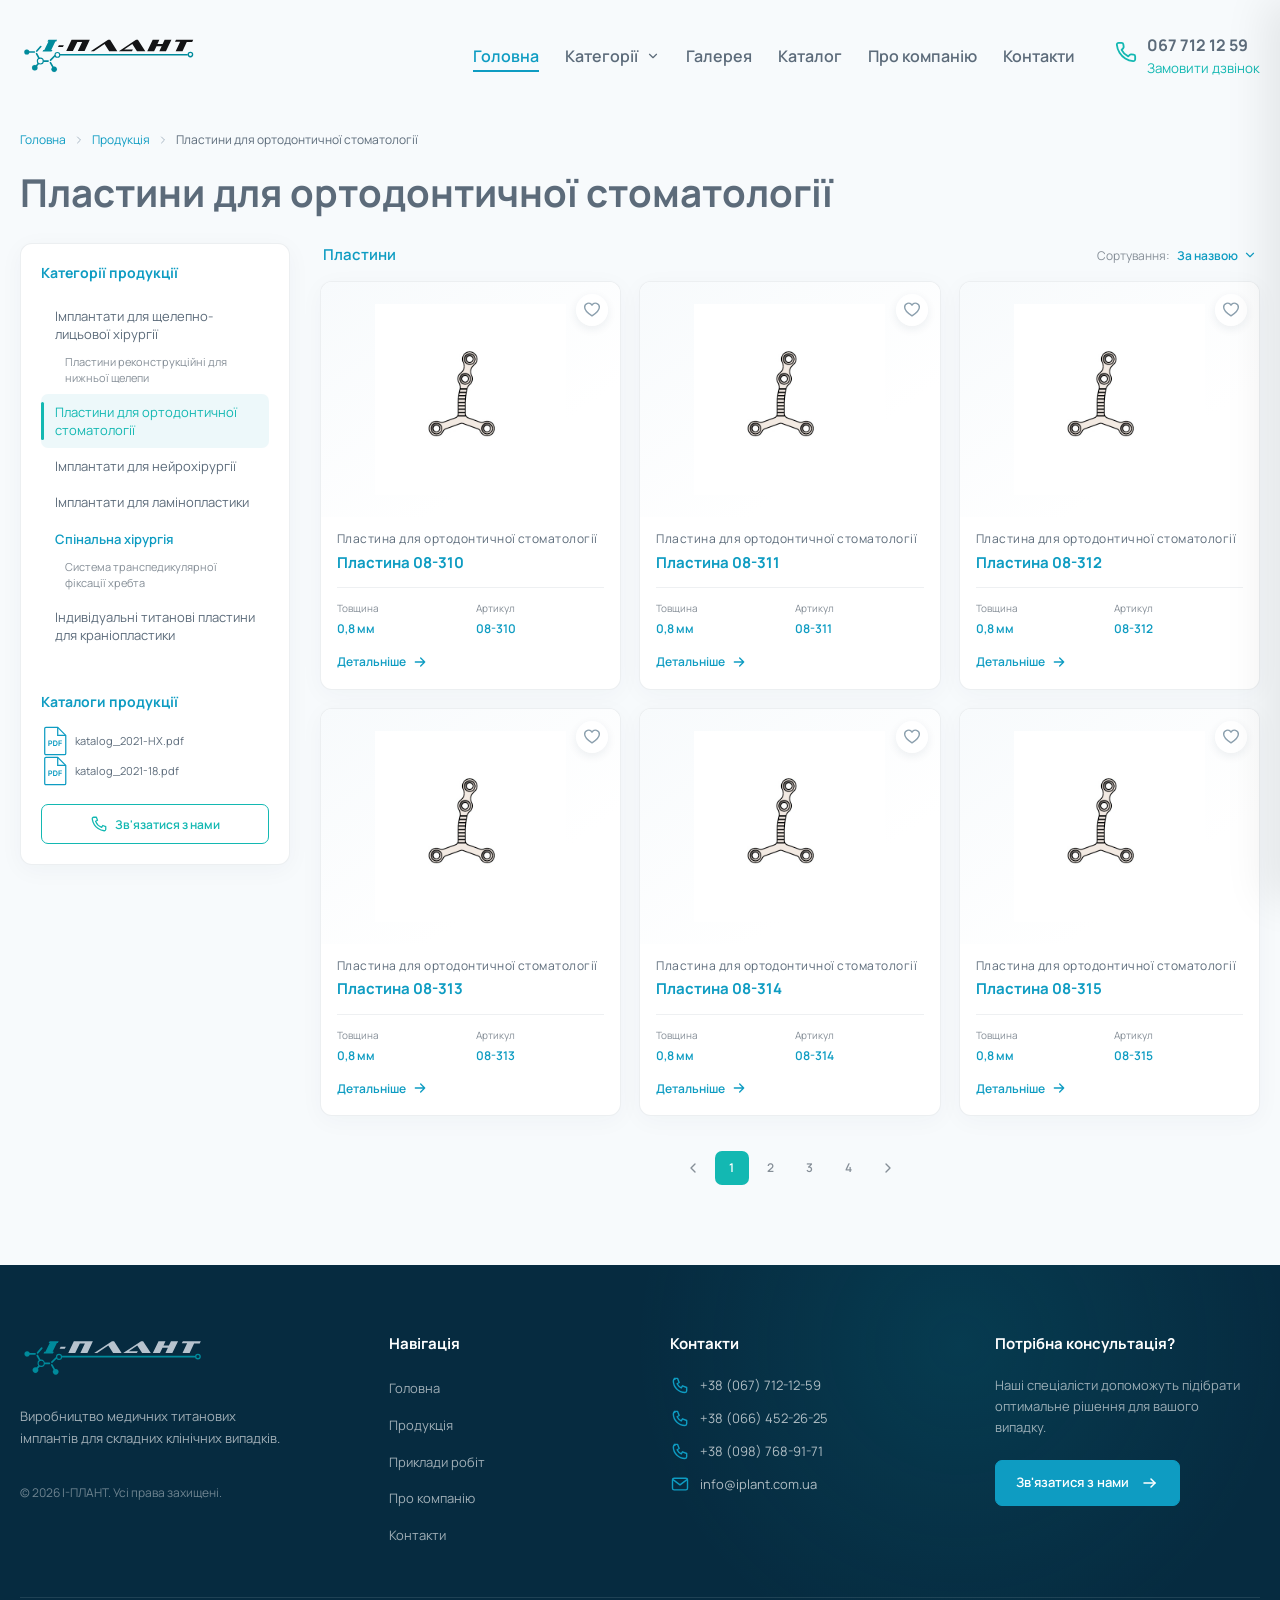
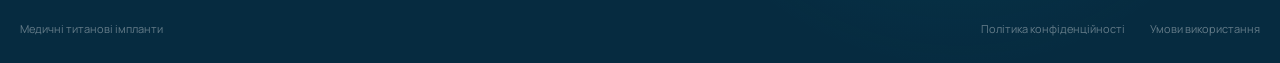
==== commit d42f4389: "fgfg" ====
--- a/catalog.html
+++ b/catalog.html
@@ -366,15 +366,9 @@
 
         <div class="catalog-page__header">
 
-            <div>
-                <span class="catalog-page__eyebrow">
-                    ПРОДУКЦІЯ І-ПЛАНТ
-                </span>
-
-                <h1 class="catalog-page__title">
-                    Пластини для ортодонтичної стоматології
-                </h1>
-            </div>
+            <h1 class="catalog-page__title">
+                Пластини для ортодонтичної стоматології
+            </h1>
 
             <button
                 class="catalog-page__filter-btn js-catalog-filter"
@@ -540,7 +534,7 @@
                                 <path d="M22.5394 32.0007H19.582V23.2734H22.5991C23.4656 23.2734 24.2099 23.4482 24.832 23.7976C25.457 24.1442 25.9371 24.6428 26.2724 25.2933C26.6076 25.9439 26.7752 26.7223 26.7752 27.6286C26.7752 28.5376 26.6062 29.3189 26.2681 29.9723C25.9329 30.6257 25.4485 31.1271 24.815 31.4766C24.1843 31.826 23.4258 32.0007 22.5394 32.0007ZM21.163 30.6328H22.4627C23.0707 30.6328 23.5778 30.522 23.984 30.3004C24.3903 30.076 24.6957 29.7422 24.9002 29.299C25.1048 28.853 25.207 28.2962 25.207 27.6286C25.207 26.9609 25.1048 26.407 24.9002 25.9666C24.6957 25.5234 24.3931 25.1925 23.9925 24.9737C23.5948 24.7521 23.1005 24.6413 22.5096 24.6413H21.163V30.6328Z" fill="#0E9CC2"/>
                                 <path d="M28.2773 32.0007V23.2734H33.8683V24.5987H29.8583V26.968H33.4847V28.2933H29.8583V32.0007H28.2773Z" fill="#0E9CC2"/>
                                 </svg>
-                                
+
                             </span>
 
                             <span>
--- a/assets/css/style.css
+++ b/assets/css/style.css
@@ -1733,16 +1733,6 @@
   gap: 30px;
   margin-bottom: 28px;
 }
-.catalog-page__eyebrow {
-  display: block;
-  margin-bottom: 8px;
-  font-size: 11px;
-  line-height: 1.3;
-  font-weight: 700;
-  letter-spacing: 0.08em;
-  color: #13B8B2;
-  text-transform: uppercase;
-}
 .catalog-page__title {
   margin: 0;
   max-width: 850px;
@@ -2146,7 +2136,7 @@
   .catalog-page .catalog-sidebar {
     position: fixed;
     z-index: 999;
-    top: 0;
+    top: 94px;
     left: 0;
     width: min(320px, 90vw);
     height: 100vh;
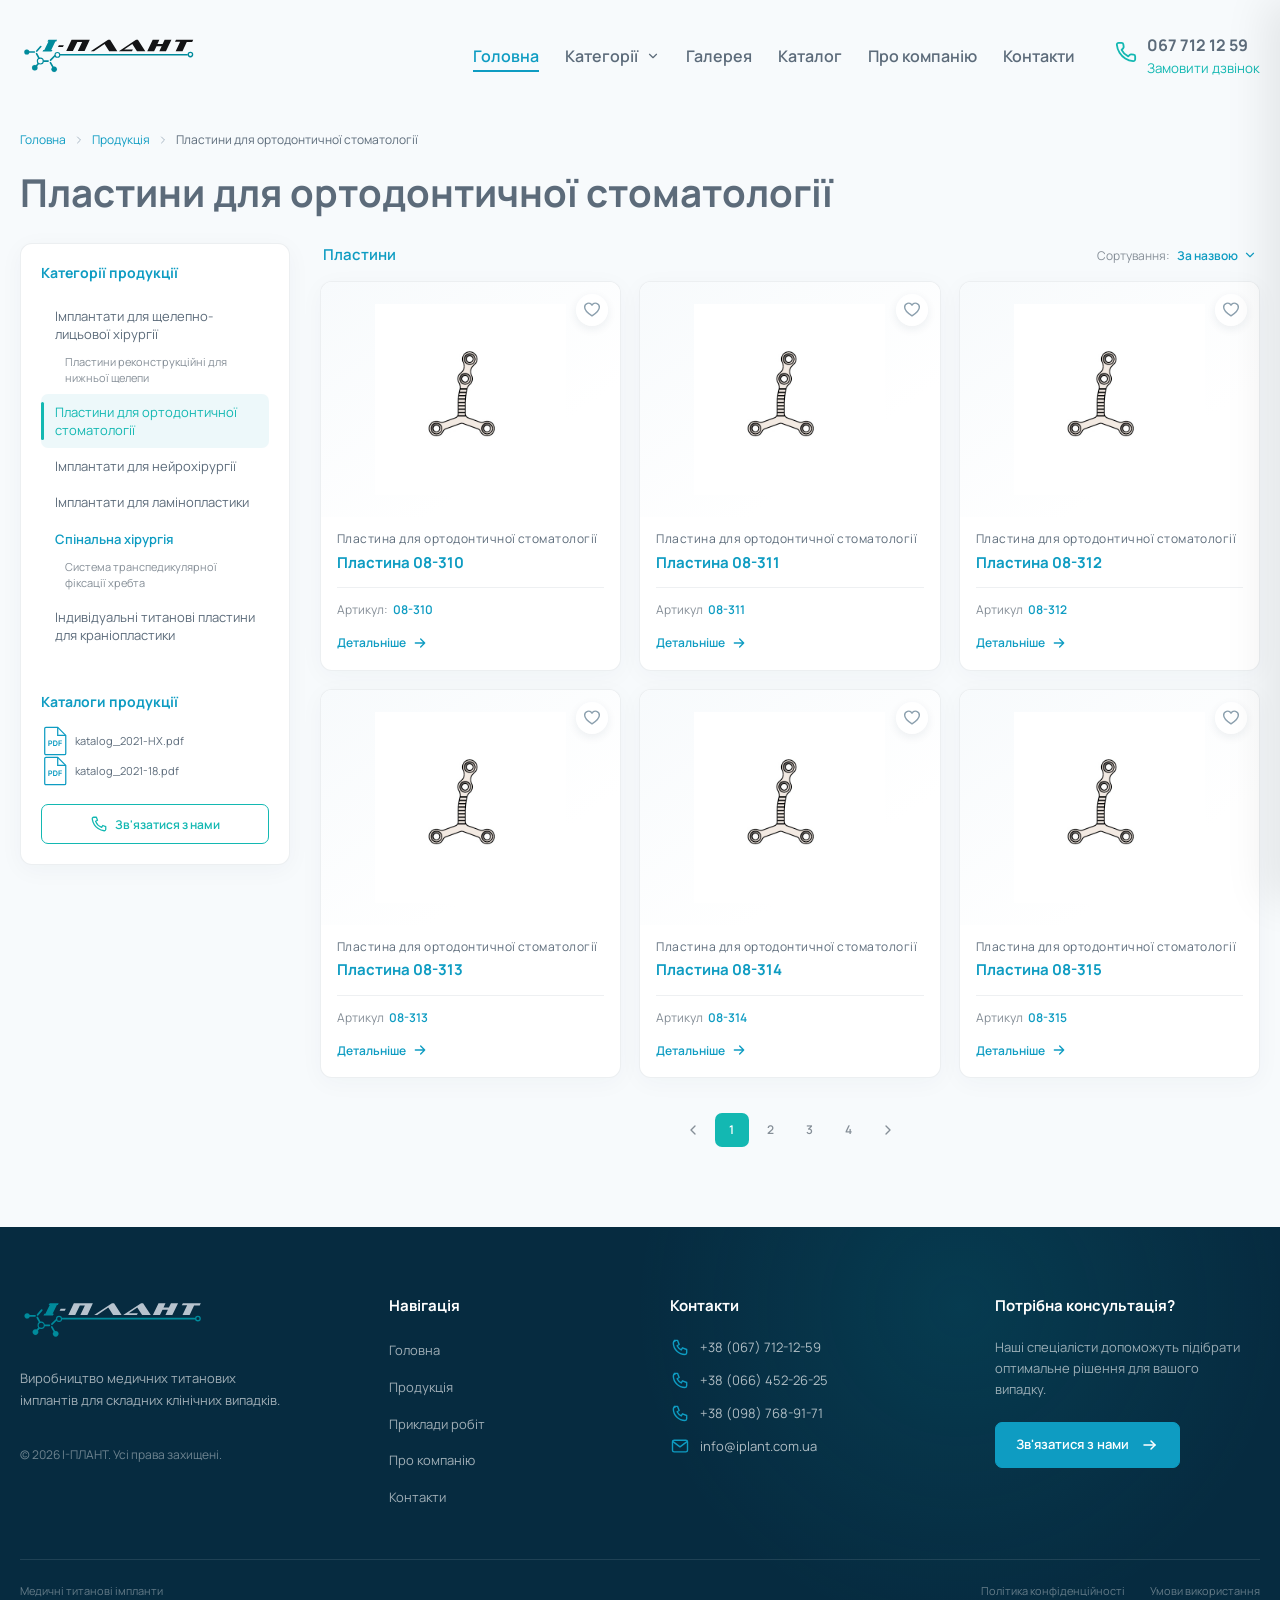
==== commit 7f64cccc: "ghhh" ====
--- a/catalog.html
+++ b/catalog.html
@@ -689,12 +689,7 @@
                             <div class="product-card__info">
 
                                 <div>
-                                    <span>Товщина</span>
-                                    <strong>0,8 мм</strong>
-                                </div>
-
-                                <div>
-                                    <span>Артикул</span>
+                                    <span>Артикул:</span>
                                     <strong>08-310</strong>
                                 </div>
 
@@ -765,11 +760,6 @@
                             </h2>
 
                             <div class="product-card__info">
-
-                                <div>
-                                    <span>Товщина</span>
-                                    <strong>0,8 мм</strong>
-                                </div>
 
                                 <div>
                                     <span>Артикул</span>
@@ -837,11 +827,6 @@
                             <div class="product-card__info">
 
                                 <div>
-                                    <span>Товщина</span>
-                                    <strong>0,8 мм</strong>
-                                </div>
-
-                                <div>
                                     <span>Артикул</span>
                                     <strong>08-312</strong>
                                 </div>
@@ -907,11 +892,6 @@
                             <div class="product-card__info">
 
                                 <div>
-                                    <span>Товщина</span>
-                                    <strong>0,8 мм</strong>
-                                </div>
-
-                                <div>
                                     <span>Артикул</span>
                                     <strong>08-313</strong>
                                 </div>
@@ -977,11 +957,6 @@
                             <div class="product-card__info">
 
                                 <div>
-                                    <span>Товщина</span>
-                                    <strong>0,8 мм</strong>
-                                </div>
-
-                                <div>
                                     <span>Артикул</span>
                                     <strong>08-314</strong>
                                 </div>
@@ -1045,11 +1020,6 @@
                             </h2>
 
                             <div class="product-card__info">
-
-                                <div>
-                                    <span>Товщина</span>
-                                    <strong>0,8 мм</strong>
-                                </div>
 
                                 <div>
                                     <span>Артикул</span>
--- a/assets/css/style.css
+++ b/assets/css/style.css
@@ -2035,7 +2035,7 @@
 }
 .catalog-page .product-card__info {
   display: grid;
-  grid-template-columns: 1fr 1fr;
+  grid-template-columns: 1fr;
   gap: 10px;
   margin-top: auto;
   padding-top: 12px;
@@ -2043,12 +2043,11 @@
 }
 .catalog-page .product-card__info div {
   display: flex;
-  flex-direction: column;
-  gap: 3px;
+  gap: 5px;
 }
 .catalog-page .product-card__info span {
   color: #858e97;
-  font-size: 10px;
+  font-size: 12px;
 }
 .catalog-page .product-card__info strong {
   color: #0E9CC2;
@@ -2198,9 +2197,14 @@
     display: none;
   }
   .catalog-page .catalog-grid {
-    grid-template-columns: 1fr;
+    grid-template-columns: 1fr 1fr;
+    gap: 5px;
   }
   .catalog-page .product-card__image {
-    height: 220px;
+    height: 160px;
+  }
+  .catalog-page .product-card__image img {
+    -o-object-fit: cover;
+       object-fit: cover;
   }
 }
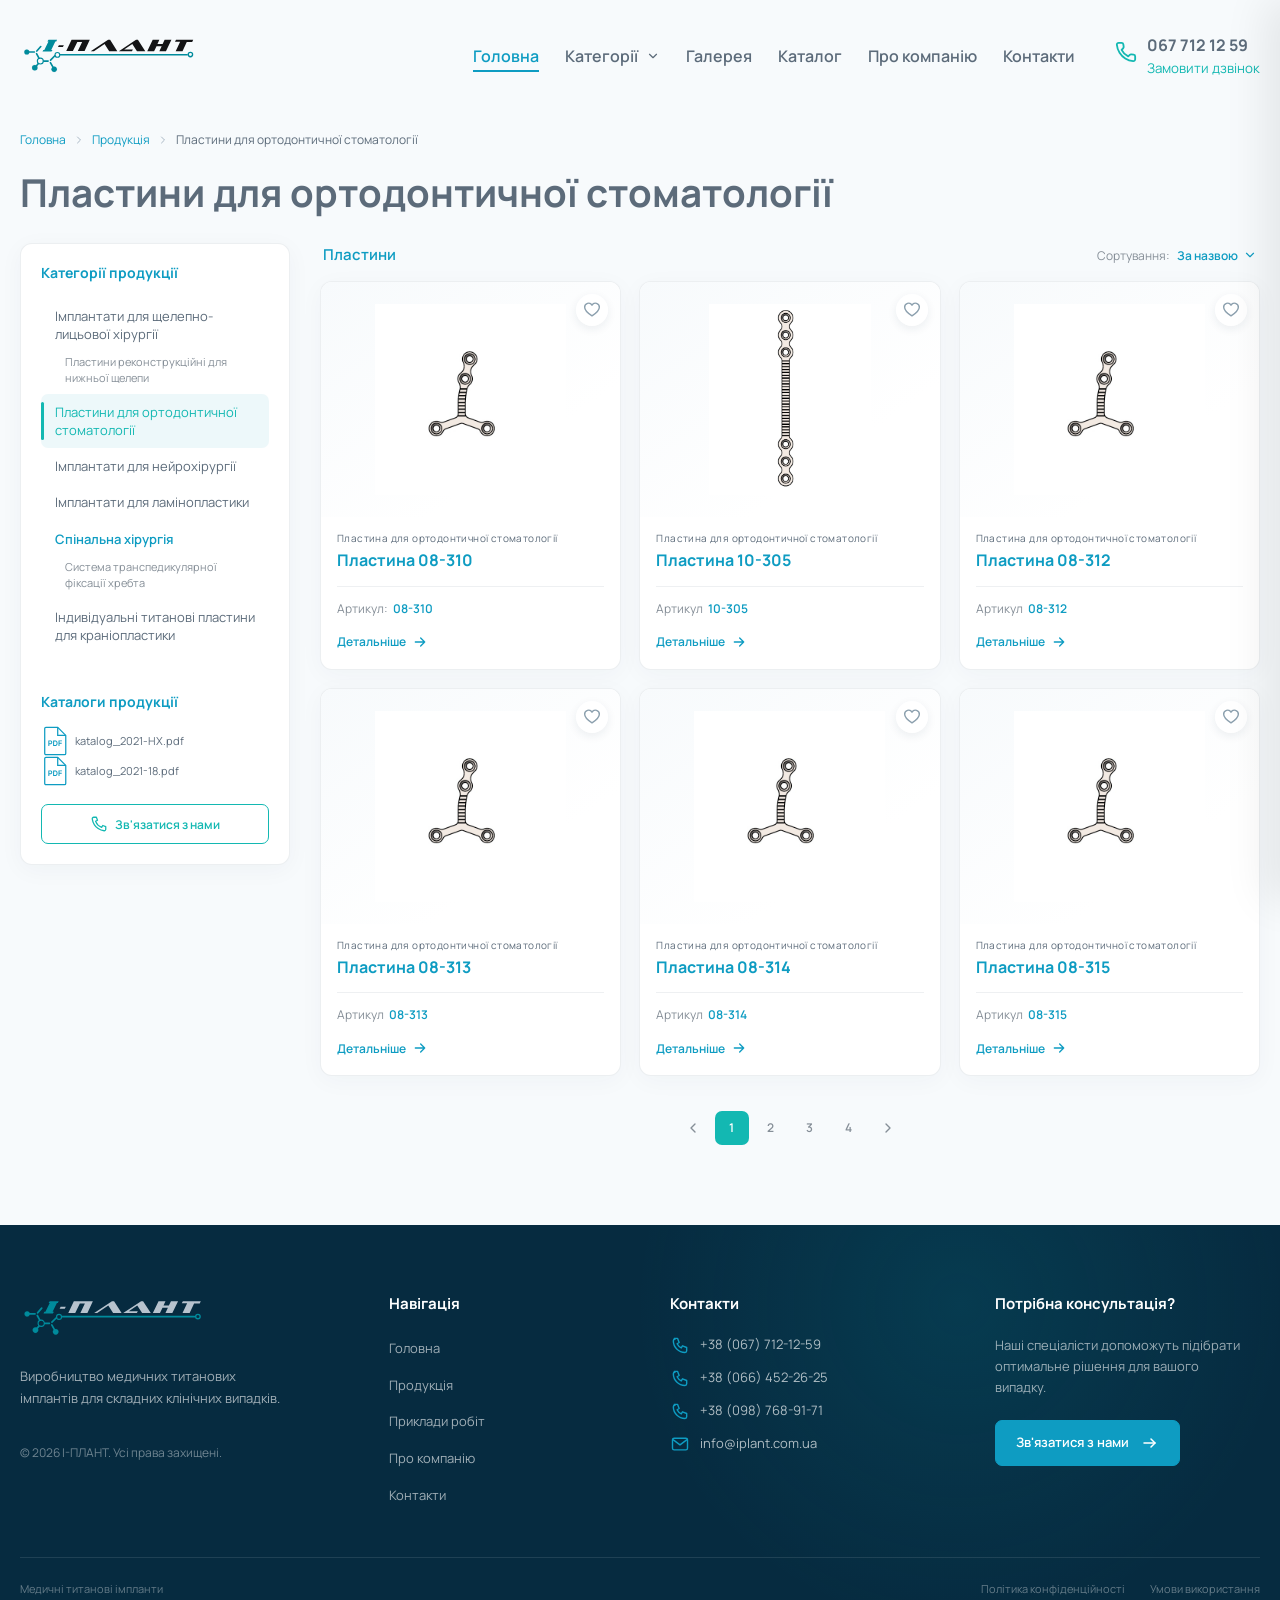
==== commit 6fef7483: "ghh" ====
--- a/catalog.html
+++ b/catalog.html
@@ -743,7 +743,7 @@
                         <a href="product.html" class="product-card__image">
 
                             <img
-                                src="assets/images/products/139.png"
+                                src="assets/images/products/154.png"
                                 alt="Пластина 08-311"
                                 loading="lazy">
 
@@ -756,14 +756,14 @@
                             </span>
 
                             <h2 class="product-card__title">
-                                Пластина 08-311
+                                Пластина 10-305
                             </h2>
 
                             <div class="product-card__info">
 
                                 <div>
                                     <span>Артикул</span>
-                                    <strong>08-311</strong>
+                                    <strong>10-305</strong>
                                 </div>
 
                             </div>
--- a/assets/css/style.css
+++ b/assets/css/style.css
@@ -2021,7 +2021,7 @@
 .catalog-page .product-card__category {
   margin-bottom: 6px;
   color: #5C6B7A;
-  font-size: 12px;
+  font-size: 10px;
   line-height: 1.2;
   font-weight: 400;
   letter-spacing: 0.04em;
@@ -2029,7 +2029,7 @@
 .catalog-page .product-card__title {
   margin: 0 0 15px;
   color: #0E9CC2;
-  font-size: 15px;
+  font-size: 16px;
   line-height: 1.3;
   font-weight: 700;
 }
@@ -2171,7 +2171,7 @@
     padding: 12px;
   }
   .catalog-page .product-card__title {
-    font-size: 13px;
+    font-size: 14px;
   }
   .catalog-page .product-card__info {
     padding-top: 9px;
@@ -2201,10 +2201,6 @@
     gap: 5px;
   }
   .catalog-page .product-card__image {
-    height: 160px;
-  }
-  .catalog-page .product-card__image img {
-    -o-object-fit: cover;
-       object-fit: cover;
+    height: 190px;
   }
 }
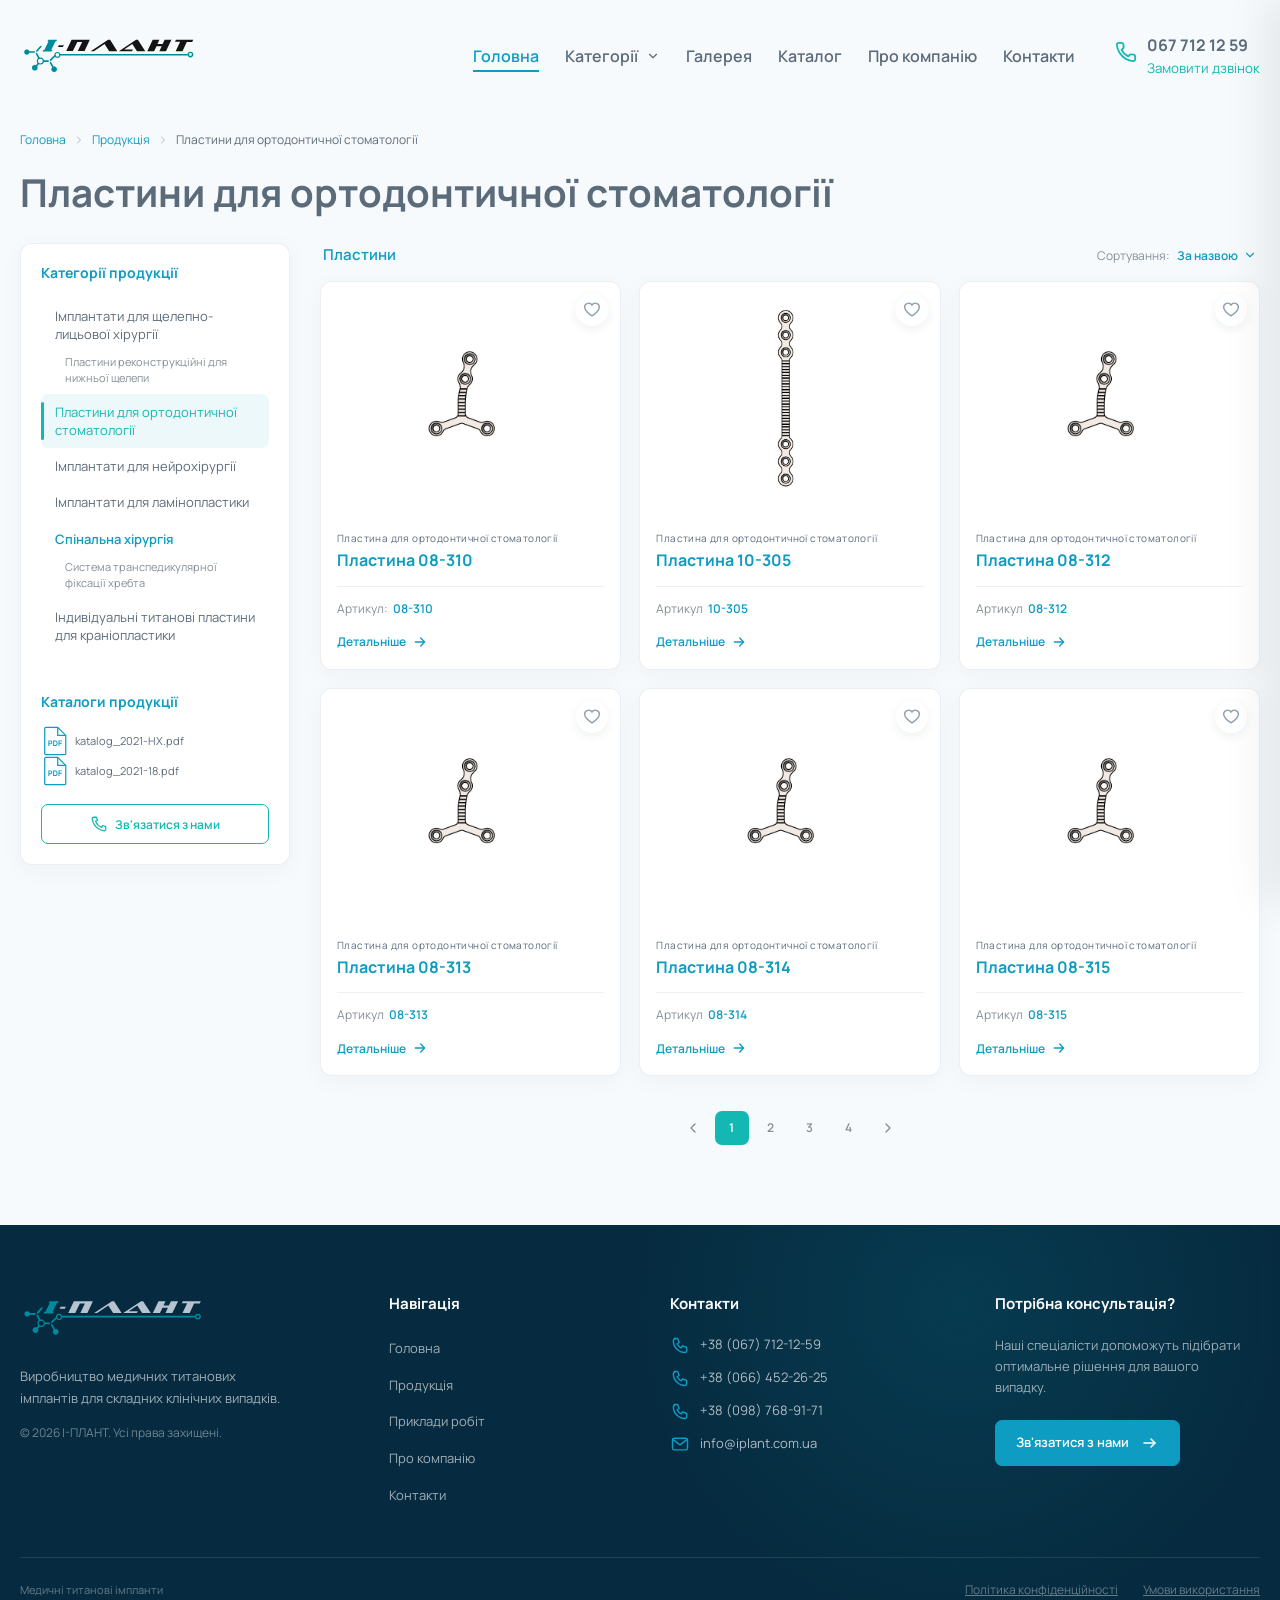
==== commit 61bbffd2: "jjjj" ====
--- a/catalog.html
+++ b/catalog.html
@@ -665,7 +665,7 @@
                         </button>
 
 
-                        <a href="product.html" class="product-card__image">
+                        <a href="single-product.html"  class="product-card__image">
 
                             <img
                                 src="assets/images/products/139.png"
@@ -696,9 +696,7 @@
                             </div>
 
 
-                            <a
-                                href="product.html"
-                                class="product-card__link">
+                            <a href="single-product.html"  class="product-card__link">
 
                                 Детальніше
 
@@ -740,7 +738,7 @@
 
                         </button>
 
-                        <a href="product.html" class="product-card__image">
+                        <a href="single-product.html"  class="product-card__image">
 
                             <img
                                 src="assets/images/products/154.png"
@@ -805,7 +803,7 @@
 
                         </button>
 
-                        <a href="product.html" class="product-card__image">
+                        <a href="single-product.html"  class="product-card__image">
 
                             <img
                                 src="assets/images/products/139.png"
@@ -870,7 +868,7 @@
 
                         </button>
 
-                        <a href="product.html" class="product-card__image">
+                        <a href="single-product.html"  class="product-card__image">
 
                             <img
                                 src="assets/images/products/139.png"
@@ -935,7 +933,7 @@
 
                         </button>
 
-                        <a href="product.html" class="product-card__image">
+                        <a href="single-product.html"  class="product-card__image">
 
                             <img
                                 src="assets/images/products/139.png"
@@ -1000,7 +998,7 @@
 
                         </button>
 
-                        <a href="product.html" class="product-card__image">
+                        <a href="single-product.html"  class="product-card__image">
 
                             <img
                                 src="assets/images/products/139.png"
--- a/assets/css/style.css
+++ b/assets/css/style.css
@@ -706,10 +706,19 @@
 }
 .footer__description {
   max-width: 270px;
-  margin: 0 0 35px;
+  margin: 0 0 15px;
   font-size: 13px;
   line-height: 1.65;
   color: rgba(255, 255, 255, 0.62);
+}
+.footer__infotext {
+  display: inline-block;
+  font-size: 12px;
+  max-width: 300px;
+  color: rgba(255, 255, 255, 0.62);
+}
+.footer__infotext a {
+  color: #0E9CC2;
 }
 .footer__copyright {
   margin: 0;
@@ -821,6 +830,11 @@
 .footer__bottom-left {
   font-size: 11px;
   color: rgba(255, 255, 255, 0.38);
+  max-width: 400px;
+}
+.footer__bottom-left a {
+  color: #0E9CC2;
+  text-decoration: underline;
 }
 .footer__bottom-links {
   display: flex;
@@ -828,9 +842,9 @@
   gap: 25px;
 }
 .footer__bottom-link {
-  font-size: 11px;
+  font-size: 12px;
+  text-decoration: underline;
   color: rgba(255, 255, 255, 0.38);
-  text-decoration: none;
   transition: color 0.25s ease;
 }
 .footer__bottom-link:hover {
@@ -1721,6 +1735,10 @@
 /* ================================
     Pages
 ================================ */
+.catalog-filter-open {
+  overflow: hidden;
+}
+
 .catalog-page {
   padding: 130px 0 80px;
   background: #f7fafc;
@@ -1887,9 +1905,6 @@
   line-height: 1;
   font-weight: 800;
   color: #fff;
-}
-.catalog-page .catalog-filter-open {
-  overflow: hidden;
 }
 .catalog-page .catalog-sidebar__contact {
   display: flex;
@@ -2001,7 +2016,7 @@
   justify-content: center;
   height: 235px;
   padding: 22px;
-  background: linear-gradient(145deg, #f7fafc 0%, #fff 70%);
+  background: #fff;
   text-decoration: none;
   overflow: hidden;
 }
@@ -2165,7 +2180,7 @@
   }
   .catalog-page .product-card__image {
     height: 175px;
-    padding: 14px;
+    padding: 10px;
   }
   .catalog-page .product-card__content {
     padding: 12px;
@@ -2200,7 +2215,318 @@
     grid-template-columns: 1fr 1fr;
     gap: 5px;
   }
-  .catalog-page .product-card__image {
-    height: 190px;
+}
+.product-page {
+  padding: 130px 0 100px;
+  background: #fff;
+}
+
+.product {
+  display: grid;
+  grid-template-columns: minmax(0, 1.05fr) minmax(420px, 0.95fr);
+  padding: 20px 0;
+  gap: 70px;
+  margin-bottom: 80px;
+}
+
+.product__image {
+  min-width: 0;
+}
+
+.product__image-inner {
+  position: relative;
+  display: flex;
+  align-items: center;
+  justify-content: center;
+  min-height: 560px;
+  padding: 50px;
+  font: 1em sans-serif;
+  background: #fff;
+  border: 1px solid #edf1f4;
+  border-radius: 16px;
+  overflow: hidden;
+}
+.product__image-inner::before {
+  content: "";
+  position: absolute;
+  width: 500px;
+  height: 500px;
+  border-radius: 50%;
+  background: radial-gradient(circle, rgba(0, 156, 183, 0.08) 0%, rgba(0, 156, 183, 0) 70%);
+}
+.product__image-inner img {
+  position: relative;
+  z-index: 1;
+  display: block;
+  width: 100%;
+  max-width: 500px;
+  height: 480px;
+  -o-object-fit: contain;
+     object-fit: contain;
+}
+
+.product__content {
+  display: flex;
+  flex-direction: column;
+  justify-content: center;
+  padding: 20px 0;
+}
+
+.product__category {
+  display: block;
+  margin-bottom: 12px;
+  font-size: 13px;
+  line-height: 1.4;
+  font-weight: 600;
+  color: #0E9CC2;
+  text-transform: uppercase;
+  letter-spacing: 0.04em;
+}
+
+.product__title {
+  margin: 0 0 34px;
+  font-size: clamp(32px, 3vw, 48px);
+  line-height: 1.1;
+  font-weight: 700;
+  color: #5C6B7A;
+}
+
+.product__characteristics {
+  display: flex;
+  flex-direction: column;
+  margin-bottom: 36px;
+  border-top: 1px solid #e5ebef;
+}
+
+.product__characteristic {
+  display: grid;
+  grid-template-columns: 180px 1fr;
+  gap: 20px;
+  padding: 16px 0;
+  border-bottom: 1px solid #e5ebef;
+  font-size: 15px;
+  line-height: 1.5;
+}
+
+.product__characteristic-name {
+  color: #718294;
+}
+
+.product__characteristic-value {
+  color: #5C6B7A;
+  font-weight: 500;
+}
+
+.product__characteristic-title {
+  font-size: 18px;
+  padding: 20px 0 10px;
+}
+
+.product__button {
+  width: -moz-fit-content;
+  width: fit-content;
+  min-width: 190px;
+  display: inline-flex;
+  align-items: center;
+  justify-content: center;
+  gap: 10px;
+}
+
+.related-products {
+  padding-top: 70px;
+}
+
+.related-products__top {
+  display: flex;
+  align-items: center;
+  justify-content: space-between;
+  gap: 30px;
+  margin-bottom: 28px;
+}
+
+.related-products__all {
+  display: inline-flex;
+  align-items: center;
+  gap: 8px;
+  margin-top: 8px;
+  color: #0E9CC2;
+  font-size: 14px;
+  font-weight: 600;
+  text-decoration: none;
+  transition: gap 0.2s ease;
+}
+.related-products__all:hover {
+  gap: 12px;
+}
+
+.products-grid {
+  display: grid;
+  grid-template-columns: repeat(4, 1fr);
+  gap: 20px;
+}
+
+.product-card {
+  position: relative;
+  background: #fff;
+  border: 1px solid #e9eef2;
+  border-radius: 14px;
+  overflow: hidden;
+  transition: transform 0.25s ease, box-shadow 0.25s ease, border-color 0.25s ease;
+}
+.product-card:hover {
+  transform: translateY(-4px);
+  border-color: rgba(0, 156, 183, 0.25);
+  box-shadow: 0 12px 35px rgba(20, 55, 75, 0.08);
+}
+
+.product-card__image {
+  display: flex;
+  align-items: center;
+  justify-content: center;
+  height: 230px;
+  padding: 25px;
+  background: #fff;
+  text-decoration: none;
+}
+.product-card__image img {
+  display: block;
+  width: 100%;
+  height: 100%;
+  -o-object-fit: contain;
+     object-fit: contain;
+  transition: transform 0.3s ease;
+}
+
+.product-card:hover .product-card__image img {
+  transform: scale(1.04);
+}
+
+.product-card__content {
+  padding: 20px;
+}
+
+.product-card__category {
+  display: block;
+  margin-bottom: 7px;
+  color: #8a9aa8;
+  font-size: 11px;
+  line-height: 1.3;
+}
+
+.product-card__title {
+  margin: 0 0 16px;
+  color: #5C6B7A;
+  font-size: 17px;
+  line-height: 1.3;
+  font-weight: 700;
+}
+
+.product-card__meta {
+  display: flex;
+  justify-content: space-between;
+  gap: 10px;
+  color: #738596;
+  font-size: 12px;
+  line-height: 1.4;
+}
+
+@media (max-width: 1100px) {
+  .product {
+    grid-template-columns: 1fr 1fr;
+    gap: 40px;
+  }
+  .product__image-inner {
+    min-height: 450px;
+  }
+  .product__image-inner img {
+    height: 380px;
+  }
+  .product-description {
+    grid-template-columns: 250px 1fr;
+    gap: 40px;
+  }
+  .products-grid {
+    grid-template-columns: repeat(3, 1fr);
+  }
+}
+@media (max-width: 767px) {
+  .product {
+    display: flex;
+    flex-direction: column;
+    gap: 28px;
+    margin-bottom: 50px;
+  }
+  .product__image-inner {
+    min-height: 330px;
+    padding: 25px;
+    border-radius: 12px;
+  }
+  .product__image-inner img {
+    height: 290px;
+  }
+  .product__content {
+    padding: 0;
+  }
+  .product__category {
+    font-size: 11px;
+  }
+  .product__title {
+    margin-bottom: 24px;
+    font-size: 30px;
+  }
+  .product__characteristics {
+    margin-bottom: 28px;
+  }
+  .product__characteristic {
+    grid-template-columns: 110px 1fr;
+    gap: 12px;
+    padding: 13px 0;
+    font-size: 13px;
+  }
+  .product__button {
+    width: 100%;
+  }
+  .product-description {
+    display: block;
+    padding: 40px 0;
+  }
+  .product-description__header {
+    margin-bottom: 25px;
+  }
+  .section-title {
+    font-size: 26px;
+  }
+  .product-description__text {
+    font-size: 14px;
+    line-height: 1.65;
+  }
+  .related-products {
+    padding-top: 50px;
+  }
+  .related-products__top {
+    align-items: flex-start;
+    margin-bottom: 20px;
+  }
+  .related-products__all {
+    font-size: 12px;
+  }
+  .products-grid {
+    grid-template-columns: repeat(2, 1fr);
+    gap: 12px;
+  }
+  .product-card__image {
+    height: 150px;
+    padding: 15px;
+  }
+  .product-card__content {
+    padding: 14px;
+  }
+  .product-card__title {
+    font-size: 14px;
+  }
+  .product-card__meta {
+    flex-direction: column;
+    gap: 4px;
+    font-size: 10px;
   }
 }
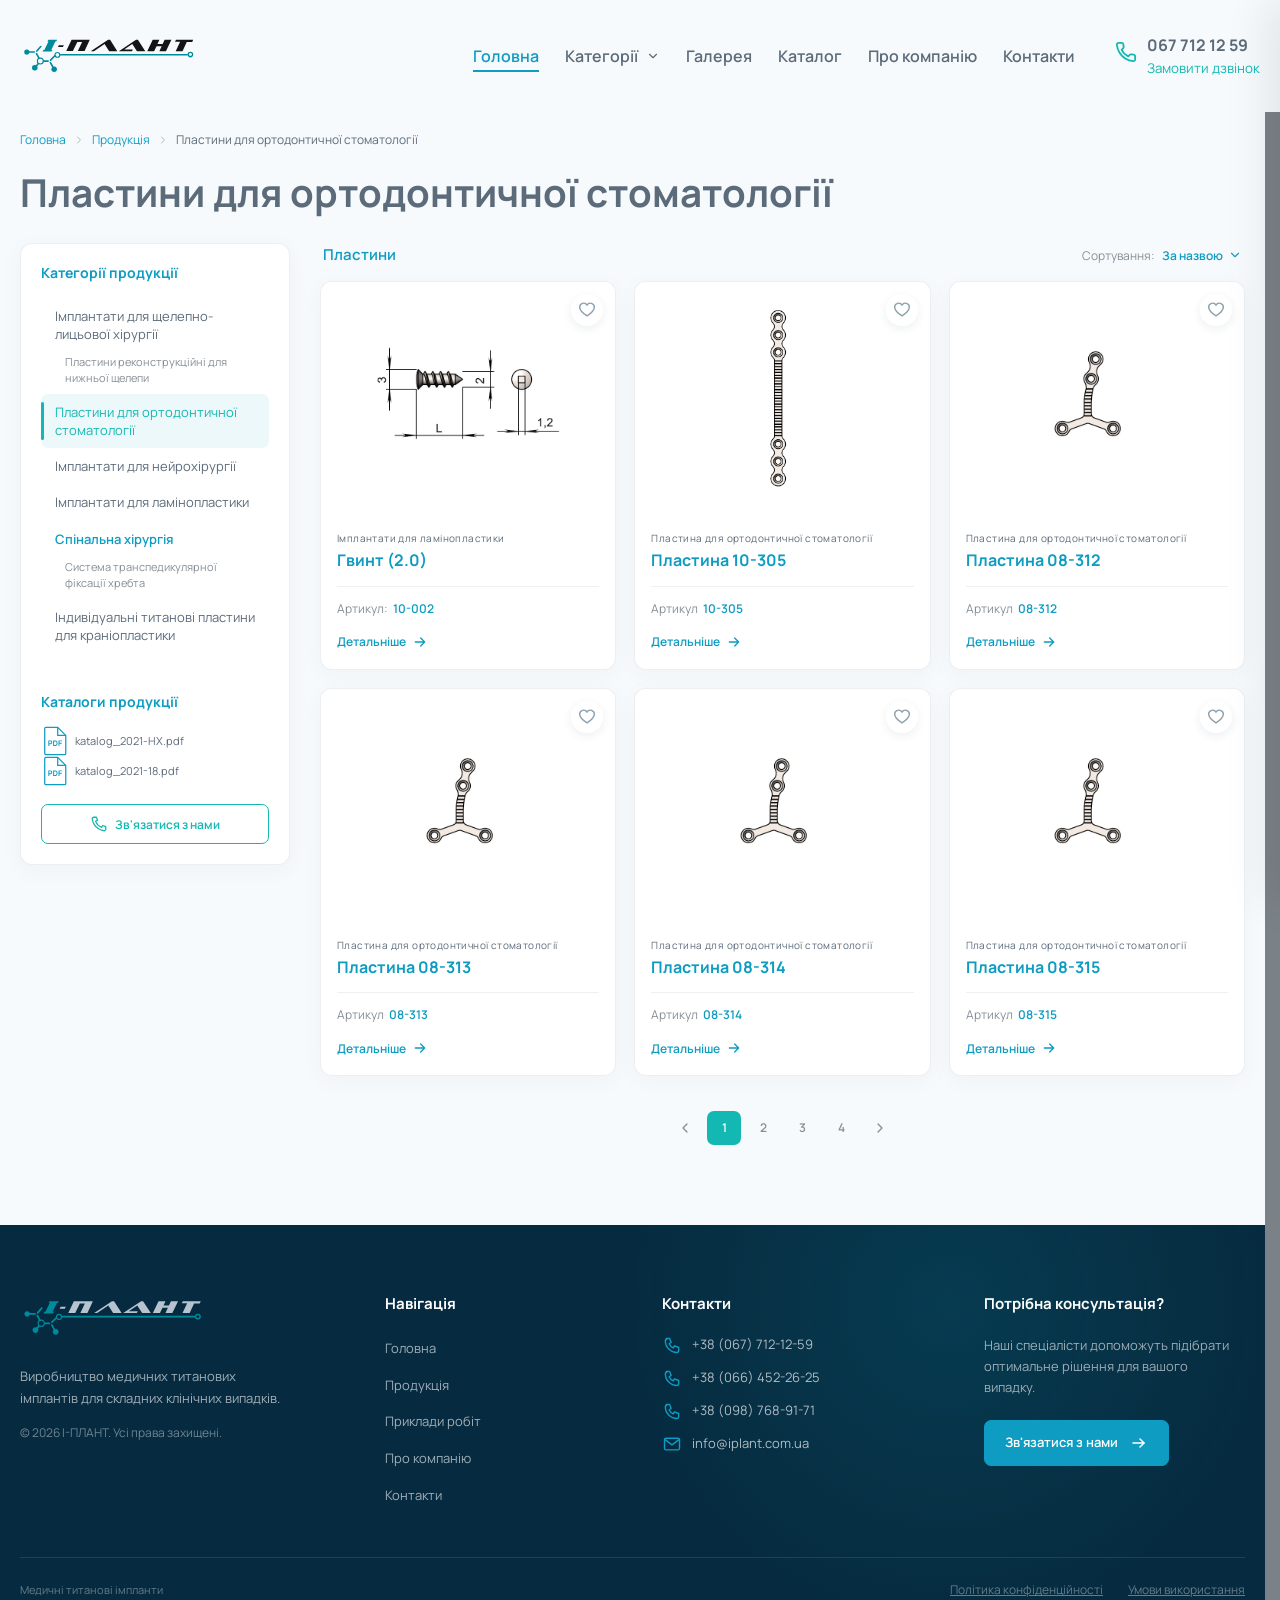
==== commit 48f4d73a: "modal" ====
--- a/catalog.html
+++ b/catalog.html
@@ -181,14 +181,6 @@
                     </li>
                 </ul>
             </nav>
-
-            <!-- <button class="burger js-burger" aria-label="Меню">
-
-                <span></span>
-                <span></span>
-                <span></span>
-
-            </button> -->
 
             <div class="mobile-menu js-mobile-menu">
 
@@ -668,7 +660,7 @@
                         <a href="single-product.html"  class="product-card__image">
 
                             <img
-                                src="assets/images/products/139.png"
+                                src="assets/images/products/screw.png"
                                 alt="Пластина 08-310"
                                 loading="lazy">
 
@@ -678,11 +670,11 @@
                         <div class="product-card__content">
 
                             <span class="product-card__category">
-                                Пластина для ортодонтичної стоматології
+                                Імплантати для ламінопластики
                             </span>
 
                             <h2 class="product-card__title">
-                                Пластина 08-310
+                                Гвинт (2.0)
                             </h2>
 
 
@@ -690,7 +682,7 @@
 
                                 <div>
                                     <span>Артикул:</span>
-                                    <strong>08-310</strong>
+                                    <strong>10-002</strong>
                                 </div>
 
                             </div>
--- a/assets/css/style.css
+++ b/assets/css/style.css
@@ -56,6 +56,16 @@
 
 textarea {
   resize: none;
+}
+
+html {
+  scrollbar-gutter: stable;
+  background: rgba(15, 28, 38, 0.55);
+  backdrop-filter: blur(5px);
+}
+
+body.modal-open {
+  overflow: hidden;
 }
 
 body {
@@ -402,7 +412,7 @@
 .dropdown__left {
   display: flex;
   flex-direction: column;
-  gap: 18px;
+  gap: 5px;
 }
 .dropdown__right {
   padding: 10px 0 10px 20px;
@@ -441,13 +451,13 @@
   display: flex;
   align-items: center;
   gap: 18px;
-  padding: 14px;
+  padding: 8px;
   border-radius: 18px;
   transition: 0.3s ease;
 }
 .dropdown-card__image {
-  width: 90px;
-  height: 90px;
+  width: 60px;
+  height: 60px;
   overflow: hidden;
   border-radius: 14px;
   flex-shrink: 0;
@@ -1027,6 +1037,177 @@
   color: #5C6B7A;
 }
 
+.product-request-modal {
+  position: fixed;
+  inset: 0;
+  z-index: 9999;
+  display: flex;
+  align-items: center;
+  justify-content: center;
+  padding: 20px;
+  opacity: 0;
+  visibility: hidden;
+  transition: opacity 0.25s ease, visibility 0.25s ease;
+}
+.product-request-modal.is-open {
+  opacity: 1;
+  visibility: visible;
+}
+.product-request-modal.is-open .product-request-modal__dialog {
+  transform: translateY(0);
+}
+
+.product-request-modal__overlay {
+  position: absolute;
+  inset: 0;
+  background: rgba(15, 28, 38, 0.55);
+  backdrop-filter: blur(5px);
+}
+
+.product-request-modal__dialog {
+  position: relative;
+  z-index: 1;
+  width: 100%;
+  max-width: 560px;
+  max-height: calc(100vh - 40px);
+  overflow-y: auto;
+  padding: 30px;
+  background: #fff;
+  border-radius: 16px;
+  box-shadow: 0 25px 80px rgba(10, 30, 45, 0.2);
+  transform: translateY(20px);
+  transition: transform 0.3s ease;
+}
+
+.product-request-modal__close {
+  position: absolute;
+  top: 18px;
+  right: 18px;
+  display: flex;
+  align-items: center;
+  justify-content: center;
+  width: 38px;
+  height: 38px;
+  padding: 0;
+  border: 0;
+  border-radius: 50%;
+  background: #f3f6f7;
+  color: #5C6B7A;
+  cursor: pointer;
+  transition: background 0.2s ease, color 0.2s ease;
+}
+.product-request-modal__close:hover {
+  background: #0E9CC2;
+  color: #fff;
+}
+
+.product-request-modal__header {
+  padding-right: 40px;
+}
+
+.product-request-modal__label {
+  display: block;
+  margin-bottom: 8px;
+  color: #0E9CC2;
+  font-size: 12px;
+  font-weight: 700;
+  text-transform: uppercase;
+  letter-spacing: 0.08em;
+}
+
+.product-request-modal__title {
+  margin: 0 0 10px;
+  color: #5C6B7A;
+  font-size: clamp(18px, 4vw, 28px);
+  line-height: 1.2;
+}
+
+.product-request-modal__text {
+  margin: 0;
+  color: #71808c;
+  font-size: 14px;
+  line-height: 1.4;
+}
+
+.product-request-modal__product {
+  display: flex;
+  flex-direction: column;
+  margin: 25px 0;
+  padding: 16px 18px;
+  border-left: 3px solid #0E9CC2;
+  background: #f5f8f9;
+}
+
+.product-request-modal__product-label {
+  margin-bottom: 3px;
+  color: #7b8a94;
+  font-size: 11px;
+  text-transform: uppercase;
+}
+
+.product-request-modal__product-name {
+  color: #5C6B7A;
+  font-size: 16px;
+}
+
+.product-request-modal__product-article {
+  margin-top: 3px;
+  color: #758691;
+  font-size: 12px;
+}
+
+.product-request-form {
+  display: flex;
+  flex-direction: column;
+  gap: 16px;
+}
+
+.form-field {
+  display: flex;
+  flex-direction: column;
+  gap: 6px;
+}
+.form-field label {
+  color: #5C6B7A;
+  font-size: 13px;
+  font-weight: 600;
+}
+.form-field input,
+.form-field textarea {
+  width: 100%;
+  padding: 12px 14px;
+  border: 1px solid #dbe4e8;
+  border-radius: 7px;
+  background: #fff;
+  color: #5C6B7A;
+  font-family: inherit;
+  font-size: 14px;
+  outline: none;
+  transition: border-color 0.2s ease, box-shadow 0.2s ease;
+}
+.form-field input:focus,
+.form-field textarea:focus {
+  border-color: #0E9CC2;
+  box-shadow: 0 0 0 3px rgba(14, 156, 194, 0.1);
+}
+.form-field input::-moz-placeholder, .form-field textarea::-moz-placeholder {
+  color: #a7b1b7;
+}
+.form-field input::placeholder,
+.form-field textarea::placeholder {
+  color: #a7b1b7;
+}
+.form-field textarea {
+  resize: vertical;
+  min-height: 100px;
+}
+
+.product-request-form__submit {
+  width: 100%;
+  margin-top: 5px;
+  justify-content: center;
+}
+
 /* ================================
     Sections
 ================================ */
@@ -2317,6 +2498,18 @@
   font-weight: 500;
 }
 
+.product__characteristic-values span {
+  position: relative;
+  display: inline-block;
+  margin-right: 6px;
+}
+.product__characteristic-values span:not(:last-child)::after {
+  content: "/";
+  margin-left: 5px;
+  top: 0;
+  left: 0;
+}
+
 .product__characteristic-title {
   font-size: 18px;
   padding: 20px 0 10px;
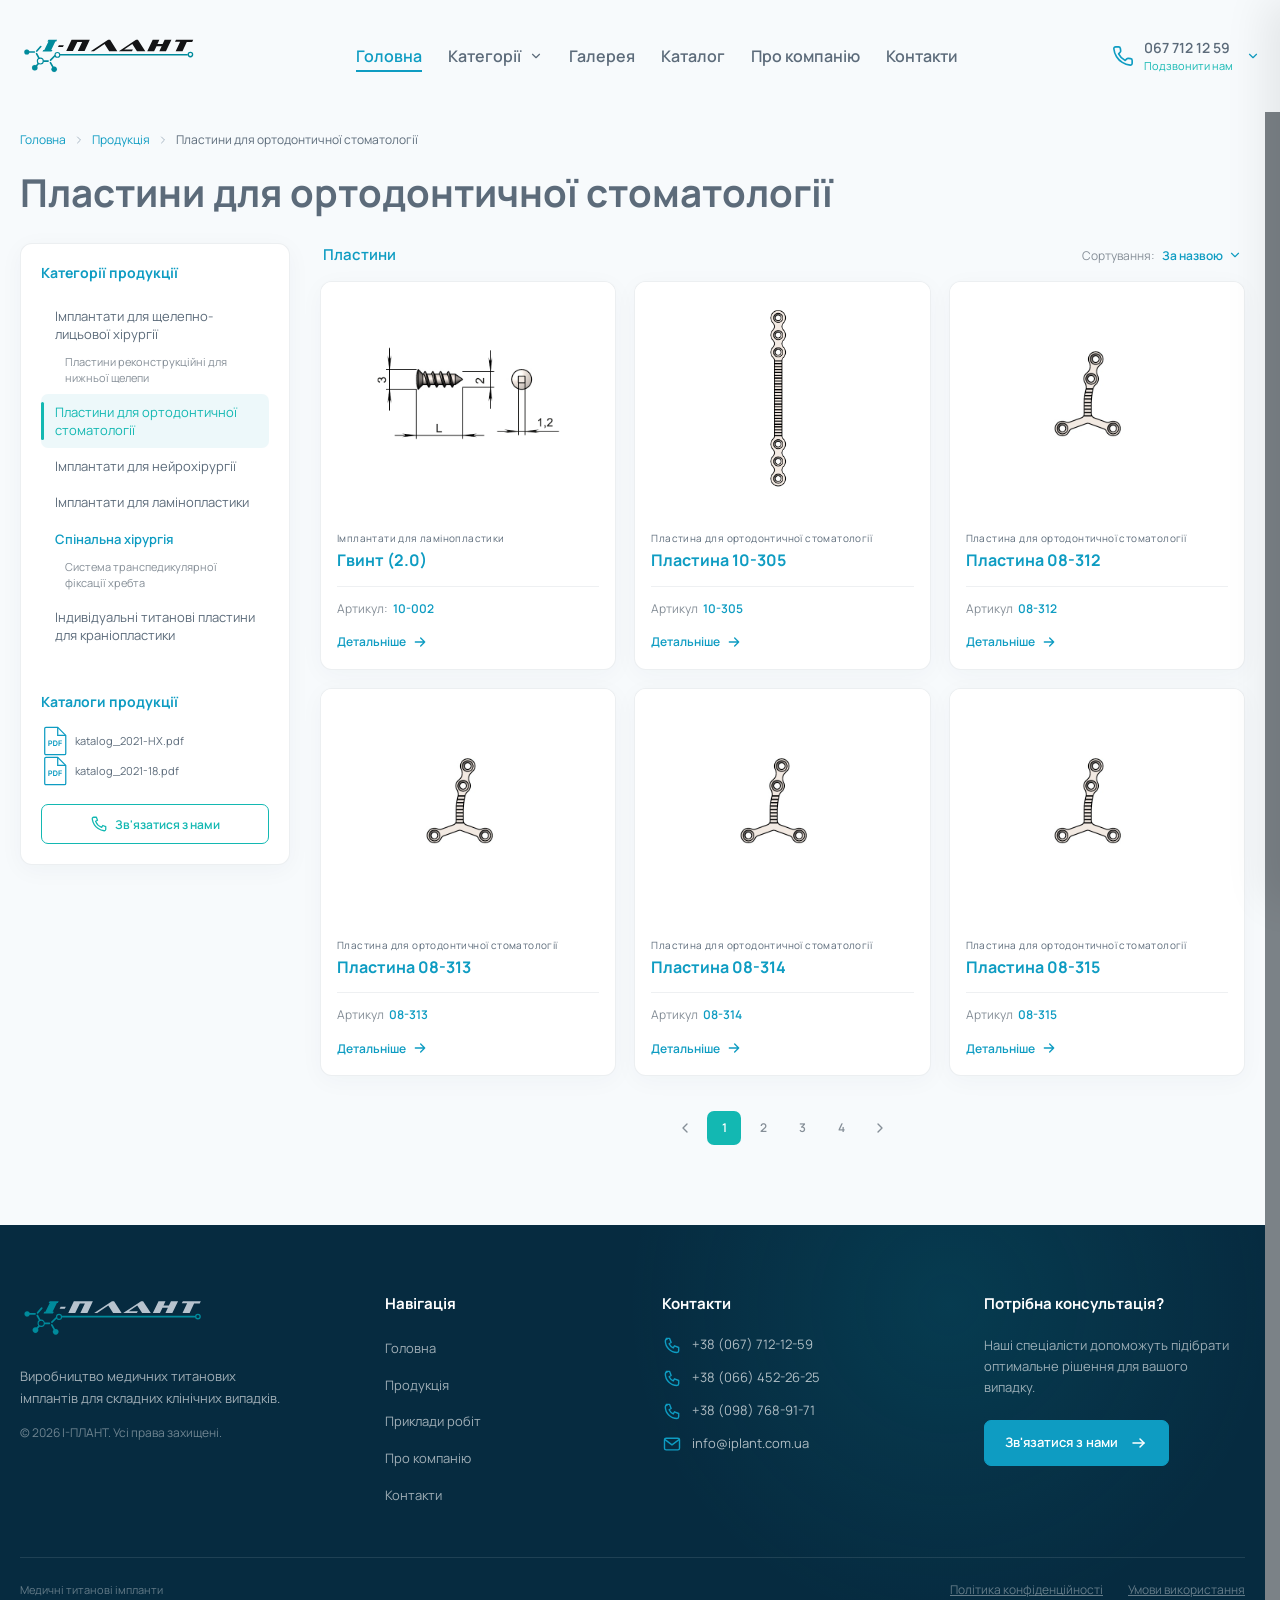
==== commit f3ad55cf: "ptoto" ====
--- a/catalog.html
+++ b/catalog.html
@@ -71,7 +71,7 @@
 
                                 <div class="dropdown__left">
 
-                                    <a href="#" class="dropdown-card">
+                                    <a href="catalog.html" class="dropdown-card">
 
                                         <div class="dropdown-card__image">
                                             <img src="assets/images/megamenu-1.png" alt="">
@@ -89,7 +89,7 @@
 
                                     </a>
 
-                                    <a href="#" class="dropdown-card">
+                                    <a href="catalog.html" class="dropdown-card">
 
                                         <div class="dropdown-card__image">
                                             <img src="assets/images/megamenu-2.png" alt="">
@@ -107,7 +107,61 @@
 
                                     </a>
 
-                                    <a href="#" class="dropdown-card">
+                                    <a href="catalog.html" class="dropdown-card">
+
+                                        <div class="dropdown-card__image">
+                                            <img src="assets/images/megamenu-3.png" alt="">
+                                        </div>
+
+                                        <div class="dropdown-card__content">
+
+                                            <h3>Спінальна хірургія</h3>
+
+                                            <p>
+                                                Імпланти та системи стабілізації хребта.
+                                            </p>
+
+                                        </div>
+
+                                    </a>
+
+                                    <a href="catalog.html" class="dropdown-card">
+
+                                        <div class="dropdown-card__image">
+                                            <img src="assets/images/megamenu-1.png" alt="">
+                                        </div>
+
+                                        <div class="dropdown-card__content">
+
+                                            <h3>Щелепно-лицьова хірургія</h3>
+
+                                            <p>
+                                                Пластини, гвинти, титанові сітки та індивідуальні імпланти.
+                                            </p>
+
+                                        </div>
+
+                                    </a>
+
+                                    <a href="catalog.html" class="dropdown-card">
+
+                                        <div class="dropdown-card__image">
+                                            <img src="assets/images/megamenu-2.png" alt="">
+                                        </div>
+
+                                        <div class="dropdown-card__content">
+
+                                            <h3>Нейрохірургія</h3>
+
+                                            <p>
+                                                Системи фіксації черепа та реконструктивні рішення.
+                                            </p>
+
+                                        </div>
+
+                                    </a>
+
+                                    <a href="catalog.html" class="dropdown-card">
 
                                         <div class="dropdown-card__image">
                                             <img src="assets/images/megamenu-3.png" alt="">
@@ -218,7 +272,7 @@
 
                                 <button class="mobile-nav__button">
 
-                                    Продукція
+                                    Категорії
 
                                     <svg class="mobile-nav__arrow" width="18" height="18" viewBox="0 0 24 24">
 
@@ -245,7 +299,7 @@
 
                             <li><a href="#">Приклади робіт</a></li>
 
-                            <li><a href="#">Каталоги</a></li>
+                            <li><a href="catalog.html">Каталоги</a></li>
 
                             <li><a href="#">Про компанію</a></li>
 
@@ -257,17 +311,26 @@
 
                     <div class="mobile-menu__bottom">
 
+                        <div class="header__phone-dropdown-title">
+                            Наші телефони
+                        </div>
+
                         <a href="tel:+380677121259" class="mobile-phone">
-
-                            +38 (067) 712-12-59
-
-                        </a>
-
-                        <a href="#" class="btn btn--primary">
-
-                            Замовити дзвінок
-
-                        </a>
+                            <span>067 712 12 59</span>
+                        </a>
+
+                        <a href="tel:+380664522625" class="mobile-phone">
+                            <span>066 452 26 25</span>
+                        </a>
+
+                        <a href="tel:+380987689171" class="mobile-phone">
+                            <span>098 768 91 71</span>
+                        </a>
+
+                        <div class="header__phone-dropdown-bottom">
+                            <span>Потрібна консультація?</span>
+                            <a href="#contacts">Зв'язатися з нами</a>
+                        </div>
 
                     </div>
 
@@ -277,30 +340,62 @@
 
 
             <!-- Right -->
-            <div class="header__actions">
-
-                <a href="tel:+380677121259" class="header__phone">
-
-                    <svg width="22" height="22" viewBox="0 0 24 24" fill="none">
-
+            <div class="header__phones">
+
+                <button class="header__phone-toggle js-phone-toggle" type="button" aria-expanded="false">
+
+                    <svg class="header__phone-icon" width="22" height="22" viewBox="0 0 24 24" fill="none">
                         <path
                             d="M22 16.9V20a2 2 0 0 1-2.18 2A19.8 19.8 0 0 1 11.2 19a19.5 19.5 0 0 1-6.2-6.2A19.8 19.8 0 0 1 2 4.1 2 2 0 0 1 4 2h3.1a2 2 0 0 1 2 1.72l.35 2.46a2 2 0 0 1-.57 1.72L7.2 9.6a16 16 0 0 0 7.2 7.2l1.7-1.69a2 2 0 0 1 1.72-.57l2.46.35A2 2 0 0 1 22 16.9Z"
                             stroke="currentColor"
+                            stroke-width="1.8"
+                            stroke-linecap="round"
+                            stroke-linejoin="round"
+                        />
+                    </svg>
+
+                    <span class="header__phone-info">
+                        <strong>067 712 12 59</strong>
+                        <small>Подзвонити нам</small>
+                    </span>
+
+                    <svg class="header__phone-arrow" width="14" height="14" viewBox="0 0 24 24" fill="none">
+                        <path
+                            d="M6 9l6 6 6-6"
+                            stroke="currentColor"
                             stroke-width="2"
                             stroke-linecap="round"
-                            stroke-linejoin="round"/>
-
+                            stroke-linejoin="round"
+                        />
                     </svg>
 
-                    <span>
-
-                        <strong>067 712 12 59</strong>
-
-                        <small>Замовити дзвінок</small>
-
-                    </span>
-
-                </a>
+                </button>
+
+
+                <div class="header__phone-dropdown js-phone-dropdown">
+
+                    <div class="header__phone-dropdown-title">
+                        Наші телефони
+                    </div>
+
+                    <a href="tel:+380677121259" class="header__phone-item">
+                        <span>067 712 12 59</span>
+                    </a>
+
+                    <a href="tel:+380664522625" class="header__phone-item">
+                        <span>066 452 26 25</span>
+                    </a>
+
+                    <a href="tel:+380987689171" class="header__phone-item">
+                        <span>098 768 91 71</span>
+                    </a>
+
+                    <div class="header__phone-dropdown-bottom">
+                        <span>Потрібна консультація?</span>
+                        <a href="#contacts">Зв'язатися з нами</a>
+                    </div>
+
+                </div>
 
             </div>
 
@@ -634,7 +729,7 @@
 
                     <article class="product-card">
 
-                        <button
+                        <!-- <button
                             class="product-card__favorite"
                             type="button"
                             aria-label="Додати в обране">
@@ -654,7 +749,7 @@
 
                             </svg>
 
-                        </button>
+                        </button> -->
 
 
                         <a href="single-product.html"  class="product-card__image">
@@ -713,22 +808,6 @@
                     <!-- PRODUCT 2 -->
 
                     <article class="product-card">
-
-                        <button
-                            class="product-card__favorite"
-                            type="button"
-                            aria-label="Додати в обране">
-
-                            <svg width="20" height="20" viewBox="0 0 24 24" fill="none">
-                                <path
-                                    d="M20.8 8.7C20.8 13.5 12 19 12 19S3.2 13.5 3.2 8.7A4.7 4.7 0 0 1 12 6.2A4.7 4.7 0 0 1 20.8 8.7Z"
-                                    stroke="currentColor"
-                                    stroke-width="1.7"
-                                    stroke-linecap="round"
-                                    stroke-linejoin="round"/>
-                            </svg>
-
-                        </button>
 
                         <a href="single-product.html"  class="product-card__image">
 
@@ -779,22 +858,6 @@
 
                     <article class="product-card">
 
-                        <button
-                            class="product-card__favorite"
-                            type="button"
-                            aria-label="Додати в обране">
-
-                            <svg width="20" height="20" viewBox="0 0 24 24" fill="none">
-                                <path
-                                    d="M20.8 8.7C20.8 13.5 12 19 12 19S3.2 13.5 3.2 8.7A4.7 4.7 0 0 1 12 6.2A4.7 4.7 0 0 1 20.8 8.7Z"
-                                    stroke="currentColor"
-                                    stroke-width="1.7"
-                                    stroke-linecap="round"
-                                    stroke-linejoin="round"/>
-                            </svg>
-
-                        </button>
-
                         <a href="single-product.html"  class="product-card__image">
 
                             <img
@@ -844,22 +907,6 @@
 
                     <article class="product-card">
 
-                        <button
-                            class="product-card__favorite"
-                            type="button"
-                            aria-label="Додати в обране">
-
-                            <svg width="20" height="20" viewBox="0 0 24 24" fill="none">
-                                <path
-                                    d="M20.8 8.7C20.8 13.5 12 19 12 19S3.2 13.5 3.2 8.7A4.7 4.7 0 0 1 12 6.2A4.7 4.7 0 0 1 20.8 8.7Z"
-                                    stroke="currentColor"
-                                    stroke-width="1.7"
-                                    stroke-linecap="round"
-                                    stroke-linejoin="round"/>
-                            </svg>
-
-                        </button>
-
                         <a href="single-product.html"  class="product-card__image">
 
                             <img
@@ -909,22 +956,6 @@
 
                     <article class="product-card">
 
-                        <button
-                            class="product-card__favorite"
-                            type="button"
-                            aria-label="Додати в обране">
-
-                            <svg width="20" height="20" viewBox="0 0 24 24" fill="none">
-                                <path
-                                    d="M20.8 8.7C20.8 13.5 12 19 12 19S3.2 13.5 3.2 8.7A4.7 4.7 0 0 1 12 6.2A4.7 4.7 0 0 1 20.8 8.7Z"
-                                    stroke="currentColor"
-                                    stroke-width="1.7"
-                                    stroke-linecap="round"
-                                    stroke-linejoin="round"/>
-                            </svg>
-
-                        </button>
-
                         <a href="single-product.html"  class="product-card__image">
 
                             <img
@@ -973,22 +1004,6 @@
                     <!-- PRODUCT 6 -->
 
                     <article class="product-card">
-
-                        <button
-                            class="product-card__favorite"
-                            type="button"
-                            aria-label="Додати в обране">
-
-                            <svg width="20" height="20" viewBox="0 0 24 24" fill="none">
-                                <path
-                                    d="M20.8 8.7C20.8 13.5 12 19 12 19S3.2 13.5 3.2 8.7A4.7 4.7 0 0 1 12 6.2A4.7 4.7 0 0 1 20.8 8.7Z"
-                                    stroke="currentColor"
-                                    stroke-width="1.7"
-                                    stroke-linecap="round"
-                                    stroke-linejoin="round"/>
-                            </svg>
-
-                        </button>
 
                         <a href="single-product.html"  class="product-card__image">
 
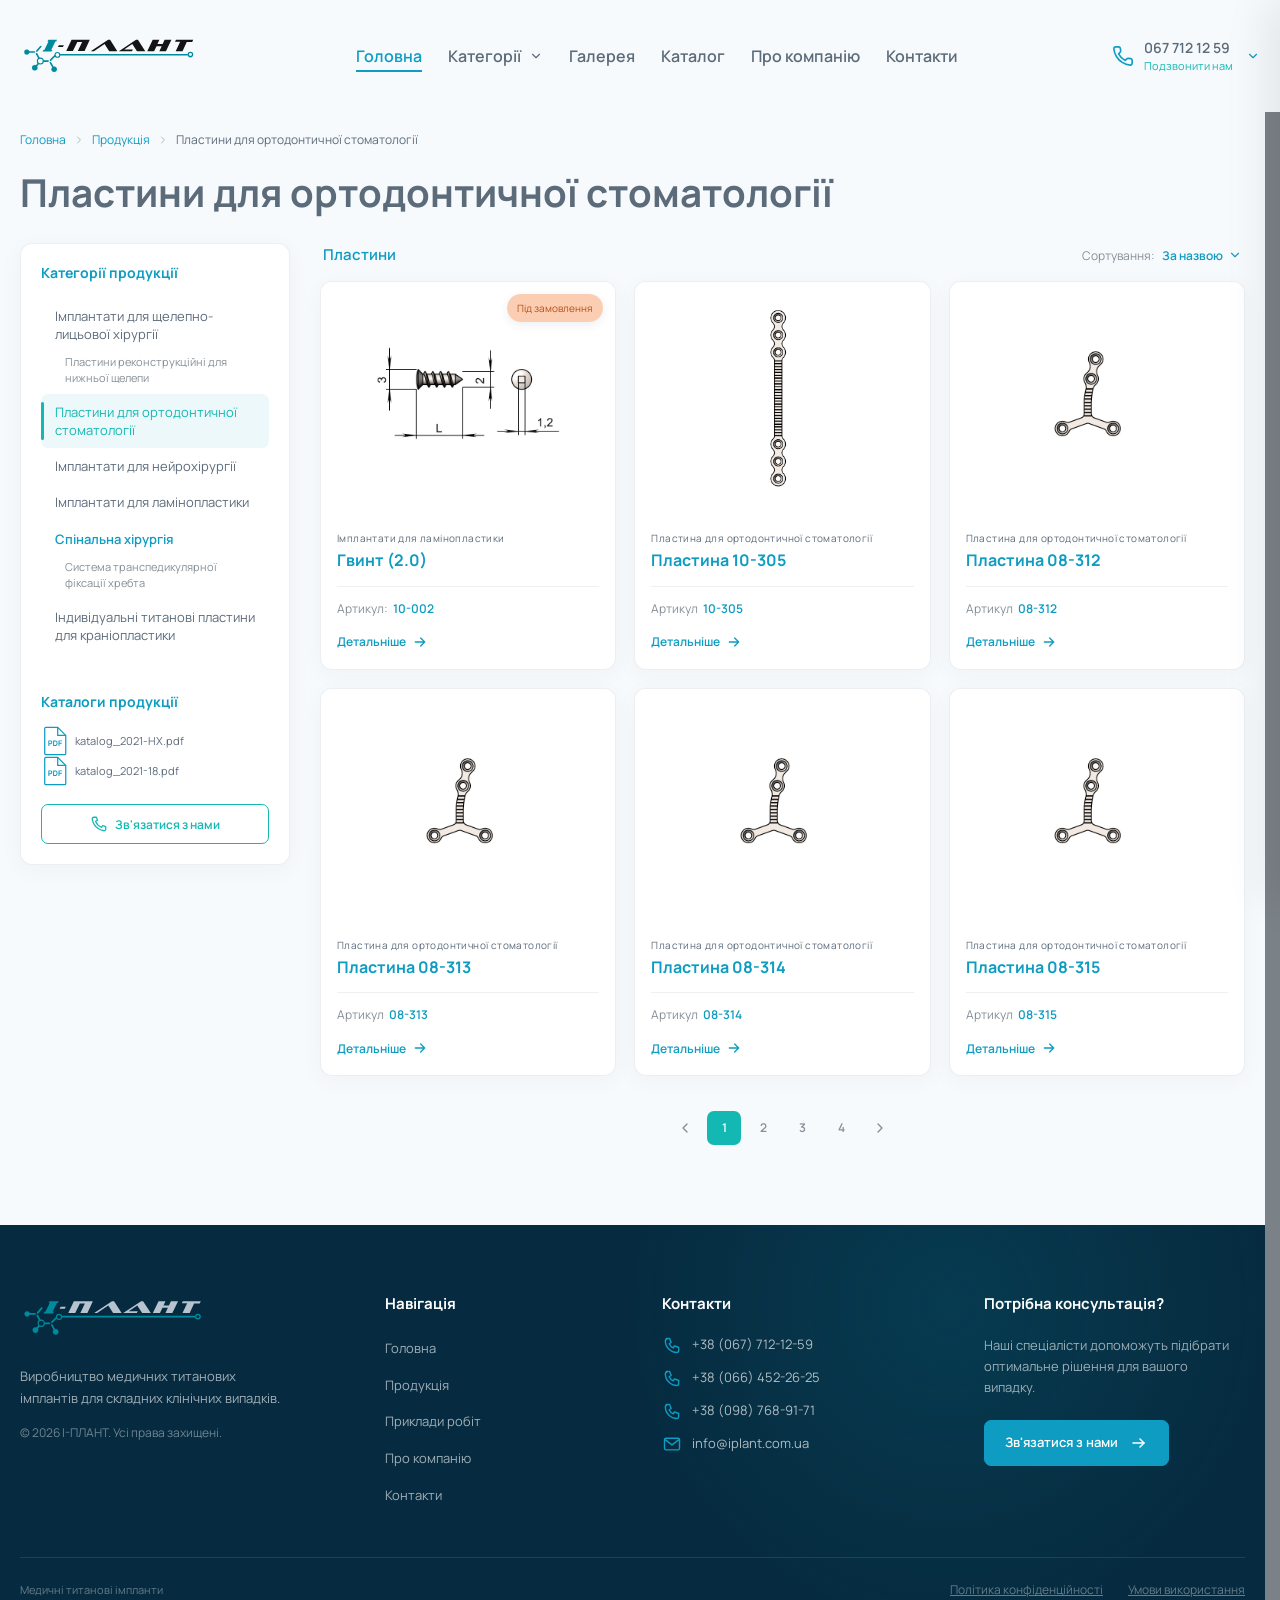
==== commit 23f6f77f: "ghgh" ====
--- a/catalog.html
+++ b/catalog.html
@@ -729,34 +729,15 @@
 
                     <article class="product-card">
 
-                        <!-- <button
-                            class="product-card__favorite"
-                            type="button"
-                            aria-label="Додати в обране">
-
-                            <svg width="20" height="20" viewBox="0 0 24 24" fill="none">
-
-                                <path
-                                    d="M20.8 8.7
-                                    C20.8 13.5 12 19 12 19
-                                    S3.2 13.5 3.2 8.7
-                                    A4.7 4.7 0 0 1 12 6.2
-                                    A4.7 4.7 0 0 1 20.8 8.7Z"
-                                    stroke="currentColor"
-                                    stroke-width="1.7"
-                                    stroke-linecap="round"
-                                    stroke-linejoin="round"/>
-
-                            </svg>
-
-                        </button> -->
-
+                        <div class="product-card__made-to-order">
+                            Під замовлення
+                        </div>
 
                         <a href="single-product.html"  class="product-card__image">
 
                             <img
                                 src="assets/images/products/screw.png"
-                                alt="Пластина 08-310"
+                                alt="Гвинт 2,0"
                                 loading="lazy">
 
                         </a>
--- a/assets/css/style.css
+++ b/assets/css/style.css
@@ -2169,7 +2169,7 @@
 .catalog-page .product-card:hover .product-card__link {
   color: #13B8B2;
 }
-.catalog-page .product-card__favorite {
+.catalog-page .product-card__made-to-order {
   position: absolute;
   z-index: 3;
   top: 12px;
@@ -2177,19 +2177,14 @@
   display: flex;
   align-items: center;
   justify-content: center;
-  width: 32px;
-  height: 32px;
-  padding: 0;
+  padding: 6px 10px;
   border: 0;
-  border-radius: 50%;
-  background: rgba(255, 255, 255, 0.9);
-  color: #8ca0ae;
+  font-size: 10px;
+  border-radius: 30px;
+  background: rgba(241, 103, 23, 0.3215686275);
+  color: #b94f11;
   cursor: pointer;
   box-shadow: 0 3px 10px rgba(20, 48, 75, 0.08);
-  transition: color 0.2s ease, background-color 0.2s ease;
-}
-.catalog-page .product-card__favorite:hover, .catalog-page .product-card__favorite.is-active {
-  color: #d63d4d;
 }
 .catalog-page .product-card__image {
   display: flex;
@@ -2453,6 +2448,19 @@
   padding: 20px 0;
 }
 
+.product__made-to-order {
+  display: inline-flex;
+  align-items: center;
+  justify-content: center;
+  width: 140px;
+  padding: 6px 10px;
+  font-size: 12px;
+  border-radius: 30px;
+  background: rgba(241, 103, 23, 0.3215686275);
+  color: #b94f11;
+  margin-bottom: 12px;
+}
+
 .product__category {
   display: block;
   margin-bottom: 12px;
